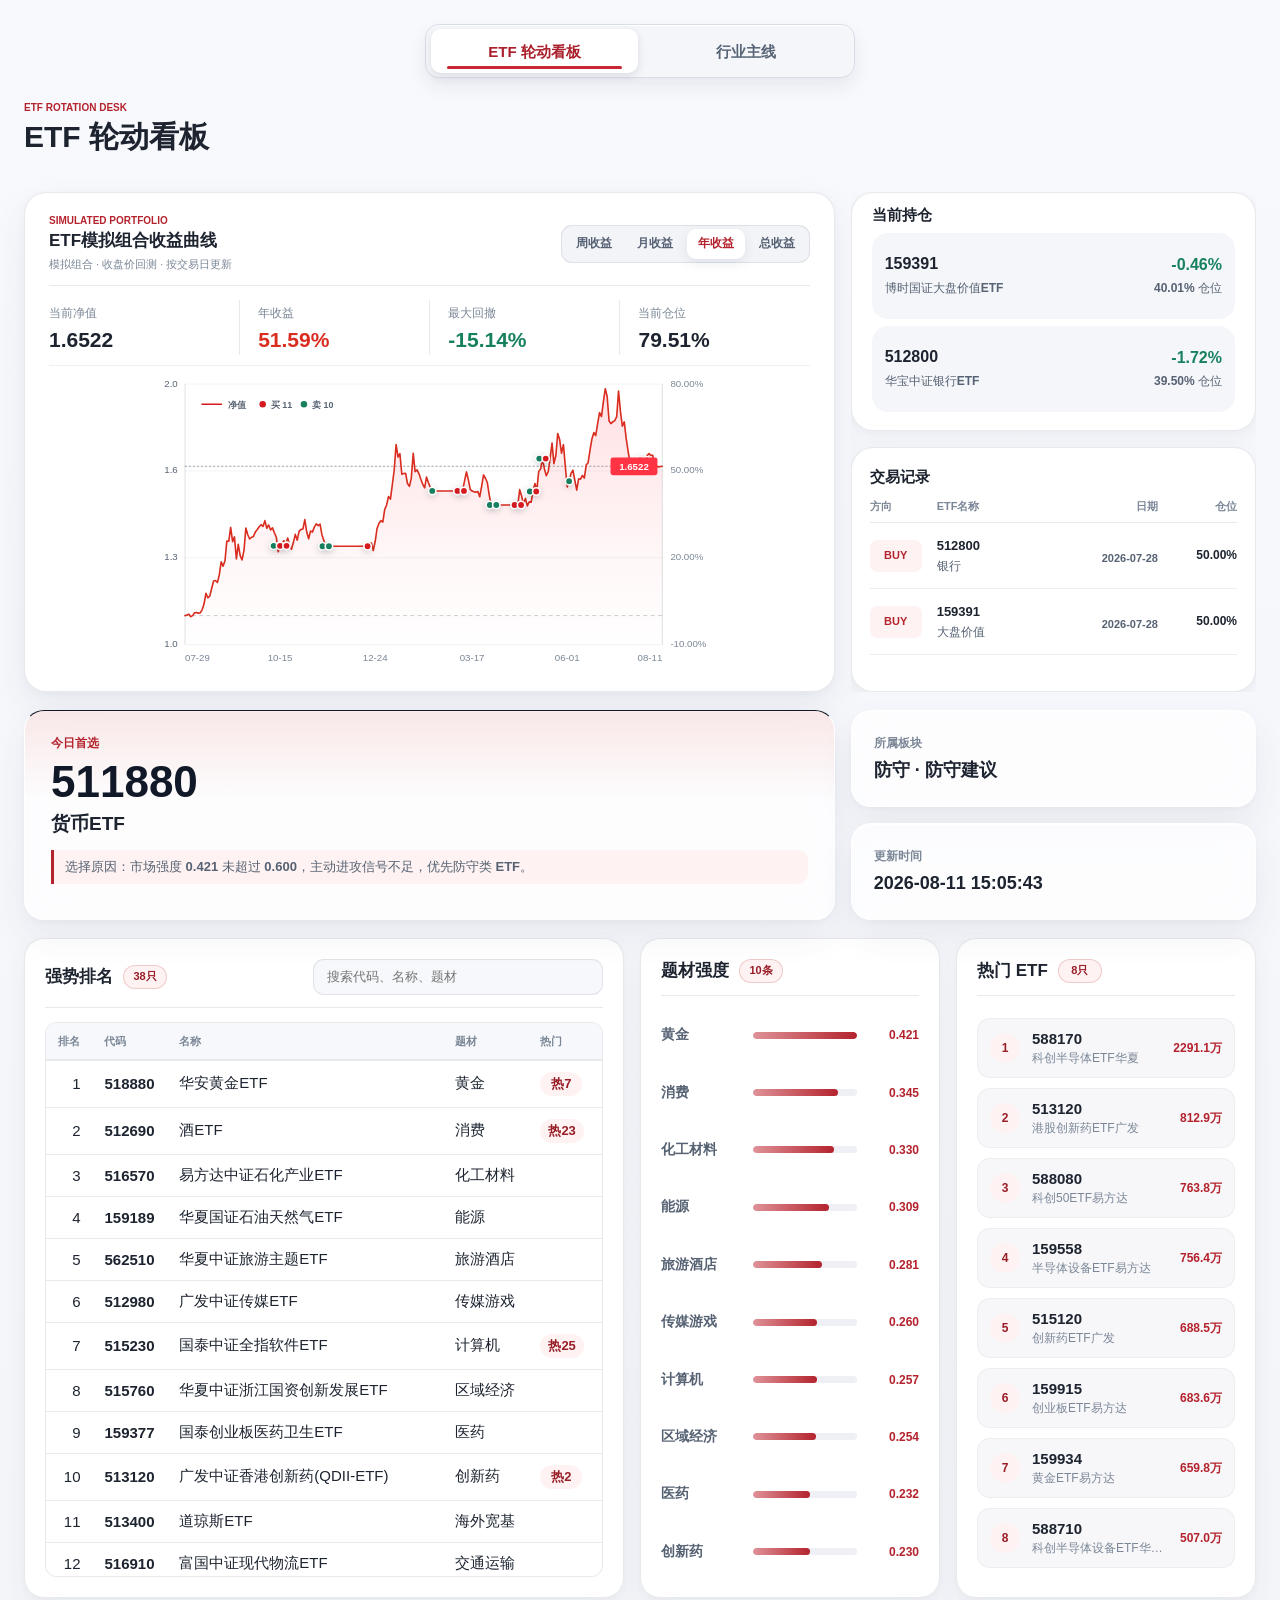
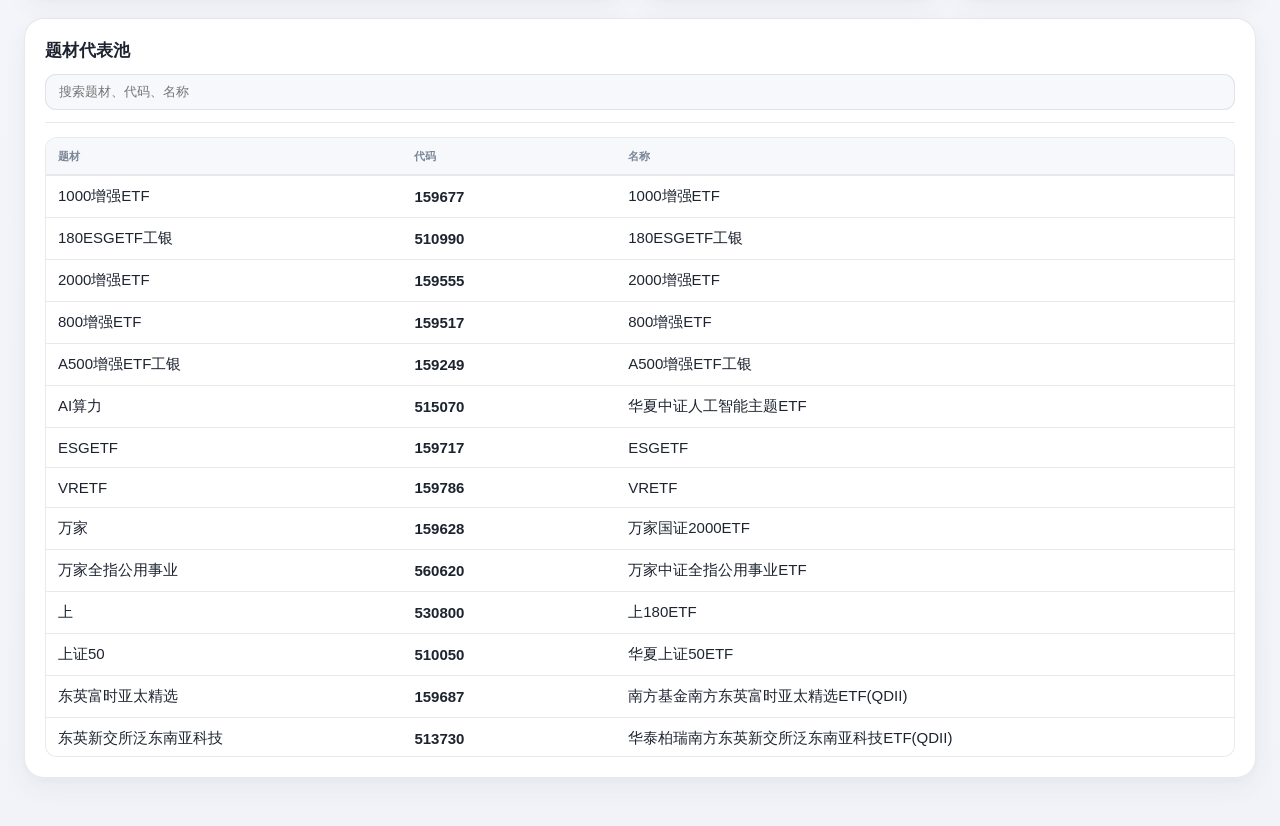
==== web/index.html @ 91861621 "Refresh dashboards with live polling and volume leaders" ====
<!doctype html>
<html lang="zh-CN">
  <head>
    <meta charset="utf-8" />
    <meta name="viewport" content="width=device-width, initial-scale=1" />
    <title>ETF 轮动看板</title>
    <link rel="stylesheet" href="./styles.css?v=20260810-hot-card-stable" />
  </head>
  <body>
    <main class="shell">
      <nav class="dashboard-tabs" aria-label="看板页面">
        <a class="dashboard-tab active" href="./" aria-current="page">ETF 轮动看板</a>
        <a class="dashboard-tab" href="./industry_mainline_dashboard.html">行业主线</a>
      </nav>
      <header class="topbar">
        <div>
          <p class="eyebrow">ETF Rotation Desk</p>
          <h1>ETF 轮动看板</h1>
        </div>
      </header>

      <section class="panel backtest-panel">
        <div class="backtest-body">
          <div class="chart-column">
            <div class="curve-banner">
              <div>
                <span>SIMULATED PORTFOLIO</span>
                <h2>ETF模拟组合收益曲线</h2>
                <p class="curve-meta">模拟组合 · 收盘价回测 · 按交易日更新</p>
              </div>
              <div class="period-tabs" id="bt-period-tabs" aria-label="收益区间">
                <button type="button" data-period="week" aria-pressed="false">周收益</button>
                <button type="button" data-period="month" aria-pressed="false">月收益</button>
                <button type="button" data-period="year" class="active" aria-pressed="true">年收益</button>
                <button type="button" data-period="all" aria-pressed="false">总收益</button>
              </div>
            </div>
            <div class="backtest-stats">
              <div>
                <span>当前净值</span>
                <strong id="bt-net-value">--</strong>
              </div>
              <div>
                <span id="bt-return-label">总收益</span>
                <strong id="bt-total-return">--</strong>
              </div>
              <div>
                <span>最大回撤</span>
                <strong id="bt-max-drawdown">--</strong>
              </div>
              <div>
                <span>当前仓位</span>
                <strong id="bt-exposure">--</strong>
              </div>
            </div>
            <div class="chart-shell">
              <svg id="backtest-chart" viewBox="0 0 720 360" role="img" aria-label="近一年增强自适应模拟交易净值曲线"></svg>
            </div>
          </div>
          <div class="backtest-lists">
            <div>
              <h3>当前持仓</h3>
              <div id="bt-positions" class="mini-list"></div>
            </div>
            <div>
              <h3>交易记录</h3>
              <div class="trade-header" aria-label="交易记录字段说明">
                <span>方向</span>
                <span>ETF名称</span>
                <span>日期</span>
                <span>仓位</span>
              </div>
              <div id="bt-trades" class="mini-list trades-scroll"></div>
            </div>
          </div>
        </div>
      </section>

      <section class="hero">
        <div class="pick-block">
          <span class="label">今日首选</span>
          <div class="pick-code" id="pick-code">--</div>
          <div class="pick-name" id="pick-name">--</div>
          <div class="pick-reason" id="pick-reason">--</div>
        </div>
        <div class="pick-side">
          <div class="pick-side-item">
            <span>所属板块</span>
            <strong id="pick-theme">--</strong>
          </div>
          <div class="pick-side-item">
            <span>更新时间</span>
            <strong id="updated-at">--</strong>
          </div>
        </div>
      </section>

      <section class="layout">
        <div class="panel wide rank-panel">
          <div class="panel-head">
            <div class="panel-title">
              <h2>强势排名</h2>
              <span class="limit-badge" id="rank-limit-badge">--</span>
            </div>
            <input id="rank-search" type="search" placeholder="搜索代码、名称、题材" />
          </div>
          <div class="table-wrap">
            <table>
              <thead>
                <tr>
                  <th>排名</th>
                  <th>代码</th>
                  <th>名称</th>
                  <th>题材</th>
                  <th>热门</th>
                  <th>评分</th>
                  <th>20日收益</th>
                  <th>波动</th>
                  <th>规模</th>
                </tr>
              </thead>
              <tbody id="rank-body"></tbody>
            </table>
          </div>
        </div>

        <div class="panel theme-panel">
          <div class="panel-head">
            <div class="panel-title">
              <h2>题材强度</h2>
              <span class="limit-badge" id="theme-limit-badge">--</span>
            </div>
          </div>
          <div class="bars" id="theme-bars"></div>
        </div>

        <div class="panel hot-panel">
          <div class="panel-head">
            <div class="panel-title">
              <h2>热门 ETF</h2>
              <span class="limit-badge" id="hot-limit-badge">--</span>
            </div>
          </div>
          <div class="hot-list" id="hot-etfs"></div>
        </div>
      </section>

      <section class="panel">
        <div class="panel-head">
          <h2>题材代表池</h2>
          <input id="pool-search" type="search" placeholder="搜索题材、代码、名称" />
        </div>
        <div class="table-wrap compact">
          <table class="pool-table">
            <thead>
              <tr>
                <th>题材</th>
                <th>代码</th>
                <th>名称</th>
              </tr>
            </thead>
            <tbody id="pool-body"></tbody>
          </table>
        </div>
      </section>
    </main>

  <script src="./app.js?v=20260811-auto-refresh"></script>
  </body>
</html>
---- web/styles.css ----
:root {
  --page: #f7f8fb;
  --ink: #17191f;
  --ink-soft: #3f4652;
  --muted: #747b87;
  --line: #e6e8ee;
  --surface: #ffffff;
  --surface-alt: #f4f6fa;
  --navy: #111827;
  --blue: #1d4ed8;
  --blue-soft: #eaf1ff;
  --gold: #b7791f;
  --gold-soft: #fff4df;
  --brand-red: #d71920;
  --brand-red-dark: #a6151b;
  --brand-red-soft: #fff3f4;
  --brand-red-line: rgba(215, 25, 32, 0.18);
  --brand-red-shadow: rgba(215, 25, 32, 0.08);
  --shadow: 0 18px 44px rgba(17, 24, 39, 0.07);
}

* {
  box-sizing: border-box;
}

body {
  margin: 0;
  min-width: 360px;
  background:
    linear-gradient(180deg, #ffffff 0, var(--page) 310px),
    var(--page);
  color: var(--ink);
  font-family: "Microsoft YaHei", "Segoe UI", Arial, sans-serif;
  font-size: 15px;
  letter-spacing: 0;
}

.shell {
  width: min(1500px, calc(100% - 40px));
  margin: 0 auto;
  padding: 18px 0 44px;
}

.dashboard-tabs {
  display: flex;
  align-items: center;
  gap: 6px;
  width: fit-content;
  margin-bottom: 18px;
  padding: 4px;
  border: 1px solid var(--line);
  border-radius: 12px;
  background: rgba(255, 255, 255, 0.82);
  box-shadow: 0 5px 18px rgba(29, 42, 68, 0.05);
}

.dashboard-tab {
  display: inline-flex;
  align-items: center;
  min-height: 34px;
  padding: 0 14px;
  border-radius: 8px;
  color: var(--muted);
  font-size: 13px;
  font-weight: 750;
  text-decoration: none;
  transition: background 160ms ease, color 160ms ease, box-shadow 160ms ease;
}

.dashboard-tab:hover {
  color: var(--brand-red-dark);
  background: var(--brand-red-soft);
}

.dashboard-tab.active {
  color: var(--brand-red-dark);
  background: var(--surface);
  box-shadow: 0 2px 9px rgba(23, 35, 58, 0.09);
}

.topbar,
.panel-head,
.summary-row,
.layout,
.metric-grid {
  display: grid;
  gap: 16px;
}

.topbar {
  grid-template-columns: minmax(0, 1fr) auto;
  align-items: center;
  min-height: 68px;
  padding: 0 0 16px;
  border-bottom: 2px solid var(--brand-red);
}

.eyebrow,
.label {
  margin: 0 0 7px;
  color: var(--muted);
  font-size: 12px;
  font-weight: 700;
  letter-spacing: 0;
  text-transform: uppercase;
}

h1,
h2 {
  margin: 0;
  font-weight: 750;
}

h1 {
  font-size: 28px;
}

h2 {
  font-size: 18px;
}

.status {
  min-width: 120px;
  padding: 9px 13px;
  border: 1px solid var(--line);
  border-radius: 6px;
  background: var(--surface);
  color: var(--muted);
  text-align: center;
  box-shadow: 0 8px 20px rgba(17, 24, 39, 0.05);
}

.status.ok {
  color: var(--navy);
  border-color: var(--brand-red-line);
  background: var(--brand-red-soft);
}

.status.error {
  color: var(--brand-red-dark);
  border-color: rgba(166, 21, 27, 0.28);
  background: #fff7f8;
}

.market-strip {
  margin: 14px 0 18px;
}

.backtest-panel {
  margin: 16px 0 18px;
}

.curve-banner {
  position: relative;
  display: grid;
  grid-template-columns: minmax(0, 1fr) auto;
  align-items: center;
  gap: 16px;
  min-height: 86px;
  padding: 18px 20px;
  overflow: hidden;
  border: 1px solid rgba(215, 25, 32, 0.16);
  border-radius: 6px;
  background:
    linear-gradient(135deg, rgba(215, 25, 32, 0.12), rgba(29, 78, 216, 0.06) 46%, rgba(183, 121, 31, 0.1)),
    linear-gradient(180deg, #ffffff, #fbfcff);
}

.curve-banner::before {
  content: "";
  position: absolute;
  inset: 0;
  background:
    repeating-linear-gradient(90deg, rgba(17, 24, 39, 0.045) 0 1px, transparent 1px 42px),
    linear-gradient(90deg, rgba(215, 25, 32, 0.14), transparent 42%);
  pointer-events: none;
}

.curve-banner > * {
  position: relative;
  z-index: 1;
}

.curve-banner span {
  display: block;
  margin-bottom: 8px;
  color: var(--brand-red-dark);
  font-size: 12px;
  font-weight: 700;
  letter-spacing: 0;
}

.curve-banner h2 {
  padding: 0;
  border: 0;
  color: var(--ink);
  font-size: 28px;
  line-height: 1;
}

.curve-banner-visual {
  display: grid;
  gap: 12px;
  justify-items: end;
}

.curve-banner-visual i {
  display: block;
  width: min(100%, 260px);
  height: 10px;
  border-radius: 999px;
  background: linear-gradient(90deg, rgba(215, 25, 32, 0.14), rgba(215, 25, 32, 0.72));
  box-shadow: 0 8px 18px rgba(215, 25, 32, 0.12);
}

.curve-banner-visual i:nth-child(2) {
  width: min(82%, 218px);
  background: linear-gradient(90deg, rgba(29, 78, 216, 0.12), rgba(29, 78, 216, 0.44));
}

.curve-banner-visual i:nth-child(3) {
  width: min(64%, 170px);
  background: linear-gradient(90deg, rgba(183, 121, 31, 0.12), rgba(183, 121, 31, 0.5));
}

.backtest-head {
  display: block;
  padding-bottom: 12px;
  border-bottom: 1px solid #edf0f5;
}

.backtest-title {
  display: grid;
  gap: 10px;
  align-content: start;
}

.period-tabs {
  display: inline-flex;
  width: fit-content;
  padding: 3px;
  border: 1px solid var(--line);
  border-radius: 6px;
  background: #f5f6fa;
}

.period-tabs button {
  appearance: none;
  min-width: 58px;
  height: 30px;
  border: 0;
  border-radius: 4px;
  background: transparent;
  color: var(--muted);
  cursor: pointer;
  font: inherit;
  font-size: 13px;
  font-weight: 750;
}

.period-tabs button.active {
  background: var(--surface);
  color: var(--brand-red-dark);
  box-shadow: 0 4px 12px rgba(17, 24, 39, 0.08);
}

.period-tabs button:focus-visible {
  outline: 2px solid rgba(215, 25, 32, 0.34);
  outline-offset: 2px;
}

.curve-banner .period-tabs {
  justify-self: end;
}

.mode-pill {
  width: fit-content;
  padding: 5px 9px;
  border: 1px solid var(--brand-red-line);
  border-radius: 999px;
  background: var(--brand-red-soft);
  color: var(--ink-soft);
  font-size: 12px;
  font-weight: 700;
}

.backtest-stats {
  display: grid;
  grid-template-columns: repeat(4, minmax(110px, 1fr));
  gap: 0;
  padding: 8px 0 10px;
}

.backtest-stats div {
  min-height: 54px;
  padding: 2px 18px;
  border: 0;
  border-left: 1px solid var(--line);
  border-radius: 0;
  background: transparent;
}

.backtest-stats div:first-child {
  border-left: 0;
  padding-left: 0;
}

.backtest-stats span,
.holding-row span,
.trade-row span {
  color: var(--muted);
  font-size: 12px;
}

.backtest-stats strong {
  display: block;
  margin-top: 7px;
  color: var(--ink);
  font-size: 23px;
  font-weight: 750;
  font-variant-numeric: tabular-nums;
}

.backtest-body {
  --backtest-rail-height: 560px;
  display: grid;
  grid-template-columns: minmax(0, 1.65fr) minmax(300px, 0.75fr);
  align-items: stretch;
  gap: 18px;
  min-height: var(--backtest-rail-height);
  padding-top: 0;
}

.chart-column {
  display: grid;
  grid-template-rows: auto auto minmax(0, 1fr);
  gap: 10px;
  min-height: var(--backtest-rail-height);
  min-width: 0;
}

.chart-column .backtest-stats {
  padding: 4px 0 10px;
  border-bottom: 1px solid #edf0f5;
}

.chart-shell {
  height: auto;
  min-height: 390px;
  max-height: 560px;
  overflow: hidden;
  border: 1px solid var(--line);
  border-radius: 6px;
  background: var(--surface);
}

#backtest-chart {
  display: block;
  width: 100%;
  height: 100%;
}

.chart-axis {
  stroke: #eef0f4;
  stroke-width: 1;
}

.chart-grid {
  stroke: #eef0f4;
  stroke-width: 1;
}

.chart-grid-vertical {
  stroke-dasharray: 2 8;
}

.chart-y-axis {
  stroke: #d8dde6;
  stroke-width: 1;
}

.chart-y-axis-left {
  stroke: #e4e8ef;
}

.chart-guide {
  stroke: #8c929d;
  stroke-dasharray: 2 3;
  stroke-linecap: round;
  stroke-width: 1;
}

.chart-zero-guide {
  stroke: rgba(17, 24, 39, 0.26);
  stroke-dasharray: 4 5;
  stroke-linecap: round;
  stroke-width: 1;
}

.chart-area {
  fill: url(#equity-fill);
}

.chart-line {
  fill: none;
  stroke: var(--brand-red);
  stroke-linecap: round;
  stroke-linejoin: round;
  stroke-width: 2.2;
}

.chart-label,
.chart-empty,
.chart-y-label {
  fill: var(--muted);
  font-size: 11px;
  font-variant-numeric: tabular-nums;
}

.chart-y-label {
  dominant-baseline: middle;
}

.chart-y-label-left {
  fill: var(--ink-soft);
}

.chart-y-label-right {
  fill: var(--muted);
}

.chart-price-pill {
  fill: #ff3344;
}

.chart-price-text {
  fill: #ffffff;
  font-size: 12px;
  font-weight: 700;
  font-variant-numeric: tabular-nums;
}

.chart-legend-bg {
  fill: rgba(255, 255, 255, 0.92);
  stroke: rgba(230, 232, 238, 0.9);
}

.chart-legend-text {
  fill: var(--ink-soft);
  font-size: 11px;
  font-weight: 750;
  font-variant-numeric: tabular-nums;
}

.chart-legend-line {
  stroke: var(--brand-red);
  stroke-linecap: round;
  stroke-width: 2;
}

.chart-marker {
  stroke: #ffffff;
  stroke-width: 2;
  filter: drop-shadow(0 2px 4px rgba(17, 24, 39, 0.2));
}

.chart-marker-buy {
  fill: var(--brand-red);
}

.chart-marker-sell {
  fill: #16a34a;
}

.backtest-lists {
  display: grid;
  grid-template-rows: auto minmax(0, 1fr);
  align-self: stretch;
  height: 100%;
  max-height: none;
  min-height: 0;
  gap: 14px;
  align-content: stretch;
  overflow: hidden;
}

.backtest-lists > div {
  min-height: 0;
}

.backtest-lists > div:last-child {
  display: grid;
  grid-template-rows: auto auto minmax(0, 1fr);
  height: 100%;
  min-height: 0;
}

.backtest-lists h3 {
  margin: 0 0 8px;
  color: var(--ink);
  font-size: 14px;
}

.mini-list {
  display: grid;
  gap: 8px;
}

.trades-scroll {
  --visible-trades: 10;
  height: auto;
  max-height: calc(var(--visible-trades) * 52px);
  min-height: 0;
  overflow-y: auto;
  padding-right: 4px;
  scrollbar-color: rgba(215, 25, 32, 0.34) transparent;
  scrollbar-width: thin;
}

.trades-scroll::-webkit-scrollbar {
  width: 6px;
}

.trades-scroll::-webkit-scrollbar-thumb {
  border-radius: 999px;
  background: rgba(215, 25, 32, 0.34);
}

.holding-row,
.trade-row,
.mini-empty {
  display: grid;
  gap: 8px;
  align-items: center;
  min-height: 42px;
  padding: 10px 0;
  border-bottom: 1px solid var(--line);
}

.holding-row {
  grid-template-columns: minmax(0, 1.1fr) minmax(0, 1.5fr);
  align-items: center;
}

.holding-row strong,
.trade-row strong {
  color: var(--blue);
  font-weight: 700;
}

.trade-top > strong {
  justify-self: start;
}

.holding-title span,
.holding-metrics span,
.trade-row span {
  display: block;
  margin-top: 2px;
  overflow: hidden;
  text-overflow: ellipsis;
  white-space: nowrap;
}

.holding-metrics {
  display: grid;
  grid-template-columns: 0.7fr 1.15fr 0.7fr;
  gap: 10px;
  align-items: end;
}

.holding-metrics div,
.trade-field {
  display: grid;
  gap: 3px;
  min-width: 0;
}

.holding-metrics div,
.trade-field {
  justify-items: start;
  text-align: left;
}

.trade-field {
  display: block;
}

.trade-header {
  display: grid;
  grid-template-columns: 42px minmax(56px, 0.72fr) 82px repeat(3, minmax(54px, 0.86fr));
  gap: 7px;
  align-items: center;
  padding: 2px 0 7px;
  border-bottom: 1px solid var(--line);
  color: var(--muted);
  font-size: 11px;
  font-weight: 700;
}

.trade-header span {
  overflow: hidden;
  text-align: left;
  text-overflow: ellipsis;
  white-space: nowrap;
}

.trade-row {
  grid-template-columns: 42px minmax(56px, 0.72fr) 82px repeat(3, minmax(54px, 0.86fr));
  align-items: center;
  min-height: 44px;
  gap: 7px;
  padding: 9px 0;
  text-align: left;
}

.trade-top {
  display: contents;
}

.trade-metrics {
  display: contents;
}

.holding-metrics strong,
.trade-field strong {
  display: block;
  color: var(--ink);
  font-size: 12.5px;
  line-height: 1.15;
  font-variant-numeric: tabular-nums;
}

.trade-field span {
  display: none;
}

.trade-top > span:last-child {
  color: var(--muted);
  font-size: 12px;
  text-align: left;
}

.trade-action {
  width: 40px;
  padding: 3px 0;
  border-radius: 999px;
  background: #eef2f8;
  color: var(--navy);
  font-weight: 700;
  text-align: center;
}

.trade-row .trade-action {
  justify-self: start;
  margin-top: 0;
  color: var(--navy);
}

.action-buy {
  background: var(--brand-red-soft);
  color: var(--brand-red);
}

.action-sell {
  background: #f3f5f8;
  color: var(--navy);
}

.trade-row .action-buy {
  color: var(--brand-red);
}

.trade-row .action-sell {
  color: var(--navy);
}

.mini-empty {
  color: var(--muted);
  font-size: 13px;
}

.hero {
  display: grid;
  grid-template-columns: minmax(0, 1fr) minmax(260px, 360px);
  gap: 18px;
  margin: 0 0 18px;
}

.pick-block,
.pick-side-item,
.metric,
.summary-item,
.panel {
  background: var(--surface);
  border: 1px solid var(--line);
  border-radius: 8px;
  box-shadow: var(--shadow);
}

.pick-block {
  position: relative;
  min-height: 238px;
  overflow: hidden;
  padding: 28px 30px;
  border-top: 4px solid var(--brand-red);
}

.pick-block::after {
  position: absolute;
  inset: 0 0 auto;
  height: 56px;
  background: linear-gradient(180deg, var(--brand-red-soft), rgba(255, 255, 255, 0));
  content: "";
  pointer-events: none;
}

.pick-block > * {
  position: relative;
  z-index: 1;
}

.pick-block .label {
  color: var(--brand-red);
}

.pick-code {
  margin-top: 8px;
  color: var(--navy);
  font-size: 58px;
  font-weight: 800;
  line-height: 1;
  font-variant-numeric: tabular-nums;
}

.pick-name {
  max-width: 760px;
  margin-top: 14px;
  color: var(--ink);
  font-size: 22px;
  font-weight: 750;
  line-height: 1.35;
}

.pick-side {
  display: grid;
  gap: 18px;
}

.pick-side-item {
  min-height: 125px;
  padding: 22px;
  box-shadow: var(--shadow);
}

.pick-side-item span {
  display: block;
  color: var(--muted);
  font-size: 13px;
  font-weight: 700;
}

.pick-side-item strong {
  display: block;
  margin-top: 14px;
  color: var(--ink);
  font-size: 24px;
  font-weight: 750;
  line-height: 1.22;
  word-break: break-word;
}

.pick-theme {
  display: inline-block;
  margin-top: 15px;
  padding: 7px 11px;
  border: 1px solid var(--brand-red-line);
  border-radius: 999px;
  background: var(--brand-red-soft);
  color: var(--navy);
  font-weight: 700;
}

.pick-reason {
  max-width: 760px;
  margin-top: 16px;
  padding: 10px 13px;
  border-left: 3px solid var(--brand-red);
  border-radius: 6px;
  background: #fff7f8;
  color: var(--ink-soft);
  font-size: 14px;
  font-weight: 650;
  line-height: 1.62;
}

.pick-block[data-mode="defense"] {
  border-top-color: var(--navy);
}

.pick-block[data-mode="defense"] .pick-code {
  color: var(--navy);
}

.pick-block[data-mode="defense"] .pick-theme {
  border-color: rgba(17, 24, 39, 0.16);
  background: #f3f5f8;
  color: var(--navy);
}

.metric-grid {
  grid-template-columns: repeat(4, minmax(122px, 1fr));
}

.metric,
.summary-item {
  min-height: 106px;
  padding: 18px;
}

.metric {
  background:
    linear-gradient(180deg, rgba(255, 255, 255, 0.99), rgba(248, 249, 252, 0.96)),
    var(--surface);
}

.metric span,
.summary-item span {
  display: block;
  color: var(--muted);
  font-size: 13px;
  font-weight: 650;
}

.metric strong,
.summary-item strong {
  display: block;
  margin-top: 11px;
  color: var(--ink);
  font-size: 24px;
  font-weight: 750;
  font-variant-numeric: tabular-nums;
}

.metric strong {
  color: var(--ink);
}

.summary-row {
  grid-template-columns: repeat(4, minmax(150px, 1fr));
}

.summary-item {
  box-shadow: none;
}

.summary-item strong {
  color: var(--ink);
}

.layout {
  --market-panel-height: clamp(820px, 84vh, 1040px);
  grid-template-columns: minmax(0, 1.8fr) minmax(260px, 0.72fr) minmax(270px, 0.76fr);
  grid-auto-rows: var(--market-panel-height);
  align-items: stretch;
  margin-bottom: 18px;
}

.panel {
  min-width: 0;
  padding: 18px;
}

.rank-panel,
.theme-panel,
.hot-panel {
  display: flex;
  flex-direction: column;
  height: 100%;
  min-height: 0;
  overflow: hidden;
}

.rank-panel {
  align-self: stretch;
}

.rank-panel .table-wrap,
.theme-panel .bars,
.hot-panel .hot-list {
  flex: 1;
  min-height: 0;
}

.rank-panel .table-wrap {
  height: auto;
  min-height: 0;
  max-height: none;
}

.theme-panel .bars {
  align-content: stretch;
  grid-auto-rows: minmax(0, 1fr);
}

.hot-panel .hot-list {
  align-content: stretch;
  grid-auto-rows: minmax(0, 1fr);
}

.theme-panel .bar-row {
  min-height: 34px;
}

.panel-head {
  grid-template-columns: minmax(0, 1fr) minmax(190px, 290px);
  align-items: center;
  margin-bottom: 14px;
  padding-bottom: 12px;
  border-bottom: 1px solid var(--line);
}

.panel h2 {
  padding-left: 10px;
  border-left: 3px solid var(--brand-red);
}

.panel-title {
  display: flex;
  align-items: center;
  gap: 10px;
  min-width: 0;
}

.limit-badge {
  display: inline-grid;
  place-items: center;
  min-width: 44px;
  height: 24px;
  padding: 0 9px;
  border: 1px solid var(--brand-red-line);
  border-radius: 999px;
  background: var(--brand-red-soft);
  color: var(--brand-red-dark);
  font-size: 12px;
  font-weight: 700;
}

.panel:not(.wide) .panel-head {
  grid-template-columns: 1fr;
}

input {
  width: 100%;
  height: 38px;
  border: 1px solid var(--line);
  border-radius: 6px;
  background: var(--surface-alt);
  color: var(--ink);
  padding: 0 12px;
  font: inherit;
  outline: none;
}

input:focus {
  border-color: rgba(215, 25, 32, 0.32);
  box-shadow: 0 0 0 3px rgba(215, 25, 32, 0.08);
}

.table-wrap {
  overflow: auto;
  max-height: 540px;
  border: 1px solid var(--line);
  border-radius: 6px;
}

.table-wrap.compact {
  max-height: 620px;
}

table {
  width: 100%;
  border-collapse: collapse;
  min-width: 850px;
  background: var(--surface);
}

th,
td {
  padding: 11px 12px;
  border-bottom: 1px solid var(--line);
  text-align: left;
  white-space: nowrap;
}

th {
  position: sticky;
  top: 0;
  z-index: 1;
  background: #fafbfc;
  color: var(--muted);
  font-size: 12px;
  font-weight: 700;
  box-shadow: inset 0 -1px 0 var(--line);
}

tbody tr:hover {
  background: #fff8f8;
}

td.numeric {
  text-align: right;
  font-variant-numeric: tabular-nums;
}

.code {
  color: var(--blue);
  font-weight: 700;
}

.positive {
  color: var(--brand-red);
  font-weight: 700;
}

.score {
  color: var(--gold);
  font-weight: 700;
}

.bars {
  display: grid;
  gap: 12px;
}

.bar-row {
  display: grid;
  grid-template-columns: minmax(76px, 120px) minmax(0, 1fr) 68px;
  align-items: center;
  gap: 10px;
}

.bar-label {
  overflow: hidden;
  color: var(--ink-soft);
  font-size: 15px;
  font-weight: 750;
  text-overflow: ellipsis;
  white-space: nowrap;
}

.bar-track {
  height: 11px;
  overflow: hidden;
  border-radius: 999px;
  background: #edf0f5;
}

.bar-fill {
  height: 100%;
  border-radius: inherit;
  background: linear-gradient(90deg, var(--brand-red), #f08a8f);
}

.bar-value {
  color: var(--muted);
  font-size: 13px;
  font-weight: 650;
  text-align: right;
  font-variant-numeric: tabular-nums;
}

.hot-list {
  display: grid;
  gap: 8px;
}

.hot-row {
  display: grid;
  grid-template-columns: 30px minmax(0, 1fr) auto;
  gap: 10px;
  align-items: center;
  min-height: 46px;
  padding: 8px 0;
  border-bottom: 1px solid var(--line);
}

.hot-rank,
.hot-badge {
  display: inline-grid;
  place-items: center;
  border-radius: 999px;
  background: var(--brand-red-soft);
  color: var(--brand-red);
  font-size: 13px;
  font-weight: 700;
}

.hot-rank {
  width: 26px;
  height: 26px;
}

.hot-badge {
  min-width: 42px;
  height: 24px;
  padding: 0 8px;
}

.hot-row strong {
  display: block;
  color: var(--blue);
  font-size: 15px;
  font-weight: 700;
}

.hot-row span:not(.hot-rank) {
  display: block;
  overflow: hidden;
  color: var(--muted);
  font-size: 13px;
  text-overflow: ellipsis;
  white-space: nowrap;
}

.hot-row em {
  color: var(--ink);
  font-size: 13px;
  font-style: normal;
  font-weight: 700;
  font-variant-numeric: tabular-nums;
}

.empty {
  margin-top: 16px;
  padding: 24px;
  border: 1px solid var(--brand-red-line);
  border-radius: 8px;
  background: var(--brand-red-soft);
  color: var(--muted);
}

@media (max-width: 1040px) {
  .hero,
  .layout,
  .curve-banner,
  .backtest-head,
  .backtest-body {
    grid-template-columns: 1fr;
  }

  .metric-grid,
  .summary-row,
  .backtest-stats {
    grid-template-columns: repeat(2, minmax(140px, 1fr));
  }

  .curve-banner-visual {
    justify-items: start;
  }

  .chart-shell {
    min-height: 360px;
    max-height: none;
  }

  .layout {
    --market-panel-height: auto;
    grid-auto-rows: auto;
  }

  .rank-panel,
  .theme-panel,
  .hot-panel {
    height: auto;
    min-height: 700px;
    overflow: visible;
  }

  .rank-panel .table-wrap {
    height: min(70vh, 620px);
    min-height: 360px;
    max-height: 620px;
  }
}

@media (max-width: 640px) {
  .shell {
    width: min(100% - 20px, 1500px);
    padding-top: 14px;
  }

  .topbar,
  .panel-head,
  .metric-grid,
  .summary-row,
  .backtest-stats,
  .trade-row {
    grid-template-columns: 1fr;
  }

  .trade-header {
    display: none;
  }

  .status {
    width: 100%;
  }

  .curve-banner {
    padding: 18px;
  }

  .curve-banner h2 {
    font-size: 24px;
    line-height: 1.12;
  }

  .pick-code {
    font-size: 44px;
  }

  .pick-name {
    font-size: 20px;
  }

  .chart-shell {
    min-height: 320px;
  }
}

/* A-Glass FinTech v6: restrained glass shell, opaque data surfaces. */
:root {
  color-scheme: light;
  --ag-bg-start: #f8f9ff;
  --ag-bg-end: #f1f4f7;
  --ag-surface-anchor: rgb(255 255 255 / 0.84);
  --ag-surface-support: rgb(255 255 255 / 0.9);
  --ag-surface-content: rgb(255 255 255 / 0.97);
  --ag-text: #17202b;
  --ag-text-secondary: #526071;
  --ag-text-tertiary: #748195;
  --ag-line: rgb(68 84 105 / 0.16);
  --ag-edge: rgb(255 255 255 / 0.78);
  --ag-up: #d92d20;
  --ag-down: #16805f;
  --ag-info: #2563eb;
  --ag-warning: #b54708;
  --ag-danger: #b42318;
  --ag-blur-anchor: 28px;
  --ag-blur-support: 18px;
  --ag-radius-panel: 24px;
  --ag-radius-card: 18px;
  --ag-radius-control: 14px;
  --ag-shadow-anchor: 10px 20px 40px rgb(49 72 99 / 0.12), 0 2px 8px rgb(49 72 99 / 0.06);
  --ag-shadow-support: 0 12px 28px rgb(49 72 99 / 0.08), 0 2px 8px rgb(49 72 99 / 0.04);
}

body {
  position: relative;
  overflow-x: hidden;
  background: linear-gradient(135deg, var(--ag-bg-start) 0%, #f6f7fa 46%, var(--ag-bg-end) 100%);
  color: var(--ag-text);
  font-family: "Microsoft YaHei", "PingFang SC", "Segoe UI", Arial, sans-serif;
  font-size: 15px;
  letter-spacing: 0;
}

body::before {
  position: fixed;
  inset: 0;
  z-index: -1;
  background:
    linear-gradient(90deg, rgb(37 99 235 / 0.025) 1px, transparent 1px),
    linear-gradient(180deg, rgb(37 99 235 / 0.02) 1px, transparent 1px);
  background-size: 56px 56px;
  content: "";
  opacity: 0.45;
  pointer-events: none;
}

.shell {
  width: min(1540px, calc(100% - 48px));
  padding: 24px 0 64px;
}

.dashboard-tabs {
  gap: 4px;
  margin-bottom: 22px;
  padding: 5px;
  border: 1px solid rgb(255 255 255 / 0.8);
  border-radius: var(--ag-radius-control);
  background: var(--ag-surface-support);
  box-shadow: var(--ag-shadow-support), inset 0 1px 0 rgb(255 255 255 / 0.75);
  -webkit-backdrop-filter: blur(var(--ag-blur-support)) saturate(125%);
  backdrop-filter: blur(var(--ag-blur-support)) saturate(125%);
}

.dashboard-tab {
  min-height: 38px;
  padding: 0 16px;
  border-radius: 10px;
  color: var(--ag-text-tertiary);
  font-size: 13px;
  font-weight: 700;
}

.dashboard-tab:hover {
  color: var(--ag-info);
  background: #eff4ff;
}

.dashboard-tab.active {
  color: var(--ag-info);
  background: #ffffff;
  box-shadow: 0 4px 12px rgb(49 72 99 / 0.1), inset 0 1px 0 rgb(255 255 255 / 0.8);
}

.dashboard-tab:focus-visible,
.period-tabs button:focus-visible,
input:focus-visible {
  outline: 2px solid rgb(37 99 235 / 0.72);
  outline-offset: 2px;
}

.topbar {
  position: relative;
  min-height: 82px;
  padding: 4px 0 20px;
  border-bottom: 0;
}

.topbar::after {
  position: absolute;
  right: 0;
  bottom: 0;
  left: 0;
  height: 2px;
  background: linear-gradient(90deg, var(--ag-info) 0 22%, rgb(37 99 235 / 0.12) 22% 70%, rgb(217 45 32 / 0.7) 100%);
  content: "";
}

.eyebrow {
  margin-bottom: 8px;
  color: var(--ag-info);
  font-size: 11px;
  font-weight: 750;
  letter-spacing: 0;
}

h1 {
  color: var(--ag-text);
  font-size: 30px;
  font-weight: 700;
  letter-spacing: 0;
  line-height: 1.15;
}

.status {
  min-width: 132px;
  padding: 10px 16px;
  border: 1px solid var(--ag-line);
  border-radius: 999px;
  background: var(--ag-surface-support);
  color: var(--ag-text-secondary);
  font-size: 13px;
  font-weight: 650;
  box-shadow: 0 8px 20px rgb(49 72 99 / 0.06);
}

.status.ok {
  border-color: rgb(37 99 235 / 0.18);
  background: #eff4ff;
  color: #1e4fae;
}

.status.error {
  border-color: rgb(180 35 24 / 0.24);
  background: #fef3f2;
  color: var(--ag-danger);
}

.backtest-panel {
  margin: 18px 0 22px;
  padding: 24px;
  border: 1px solid rgb(255 255 255 / 0.78);
  border-radius: var(--ag-radius-panel);
  background: var(--ag-surface-anchor);
  box-shadow: var(--ag-shadow-anchor), inset 0 1px 0 rgb(255 255 255 / 0.6);
  -webkit-backdrop-filter: blur(var(--ag-blur-anchor)) saturate(125%);
  backdrop-filter: blur(var(--ag-blur-anchor)) saturate(125%);
}

.curve-banner {
  min-height: 0;
  padding: 0 0 17px;
  border: 0;
  border-bottom: 1px solid var(--ag-line);
  border-radius: 0;
  background: transparent;
}

.curve-banner::before {
  display: none;
}

.curve-banner span {
  margin-bottom: 7px;
  color: var(--ag-info);
  font-size: 11px;
  letter-spacing: 0;
}

.curve-banner h2 {
  color: var(--ag-text);
  font-size: 23px;
  font-weight: 700;
  line-height: 1.2;
}

.period-tabs {
  gap: 3px;
  padding: 4px;
  border: 1px solid var(--ag-line);
  border-radius: var(--ag-radius-control);
  background: rgb(240 244 249 / 0.82);
}

.period-tabs button {
  min-width: 64px;
  height: 34px;
  border-radius: 10px;
  color: var(--ag-text-secondary);
  font-size: 13px;
  font-weight: 650;
}

.period-tabs button.active {
  background: #ffffff;
  color: var(--ag-info);
  box-shadow: 0 4px 12px rgb(49 72 99 / 0.1);
}

.backtest-stats {
  padding: 14px 0 16px;
  border-bottom: 1px solid var(--ag-line);
}

.backtest-stats div {
  min-height: 58px;
  padding: 4px 20px;
  border-left-color: var(--ag-line);
}

.backtest-stats span,
.holding-row span,
.trade-row span {
  color: var(--ag-text-tertiary);
  font-size: 12px;
  font-weight: 550;
}

.backtest-stats strong {
  margin-top: 8px;
  color: var(--ag-text);
  font-size: 24px;
  font-weight: 700;
  font-variant-numeric: tabular-nums lining-nums;
}

.backtest-body {
  --backtest-rail-height: 570px;
  gap: 24px;
  min-height: var(--backtest-rail-height);
  padding-top: 18px;
}

.chart-column {
  gap: 12px;
}

.chart-shell {
  min-height: 400px;
  border: 1px solid var(--ag-line);
  border-radius: 16px;
  background: var(--ag-surface-content);
  box-shadow: inset 0 1px 0 rgb(255 255 255 / 0.8);
}

.chart-grid {
  stroke: rgb(68 84 105 / 0.1);
}

.chart-y-axis {
  stroke: rgb(68 84 105 / 0.22);
}

.chart-y-label,
.chart-label,
.chart-empty {
  fill: var(--ag-text-tertiary);
  font-size: 12px;
  font-variant-numeric: tabular-nums lining-nums;
}

.chart-y-label-left {
  fill: var(--ag-text-secondary);
}

.chart-y-label-right {
  fill: var(--ag-text-tertiary);
}

.chart-line {
  stroke: var(--ag-up);
  stroke-width: 2.4;
}

.chart-area {
  opacity: 0.72;
}

.chart-legend-bg {
  fill: rgb(255 255 255 / 0.96);
  stroke: var(--ag-line);
}

.chart-legend-text {
  fill: var(--ag-text-secondary);
  font-size: 12px;
}

.chart-marker-sell {
  fill: var(--ag-down);
}

.backtest-lists {
  gap: 18px;
  padding-left: 22px;
  border-left: 1px solid var(--ag-line);
}

.backtest-lists h3 {
  margin-bottom: 10px;
  color: var(--ag-text);
  font-size: 15px;
  font-weight: 700;
}

.holding-row,
.trade-row {
  min-height: 0;
  padding: 12px 0;
  border-bottom-color: var(--ag-line);
}

.holding-row strong,
.trade-row strong {
  color: var(--ag-info);
  font-weight: 700;
  font-variant-numeric: tabular-nums lining-nums;
}

.holding-title span,
.holding-metrics span,
.trade-row span {
  margin-top: 4px;
}

.holding-metrics div,
.trade-field {
  justify-items: end;
  text-align: right;
}

.trade-top {
  display: grid;
  grid-template-columns: 50px minmax(70px, 1fr) auto;
  gap: 10px;
  align-items: center;
}

.trade-top > span:last-child {
  text-align: right;
}

.trade-metrics {
  display: grid;
  grid-template-columns: repeat(3, minmax(0, 1fr));
  gap: 10px;
  align-items: end;
  margin-top: 8px;
}

.trade-action {
  display: inline-grid;
  place-items: center;
  min-height: 26px;
  padding: 0 8px;
  border-radius: 9px;
  font-size: 11px;
  font-weight: 750;
}

.action-buy {
  background: #fef3f2;
  color: var(--ag-up);
}

.action-sell {
  background: #ecfdf3;
  color: var(--ag-down);
}

.trade-row .action-buy {
  color: var(--ag-up);
}

.trade-row .action-sell {
  color: var(--ag-down);
}

.hero {
  gap: 0;
  margin: 0 0 22px;
  overflow: hidden;
  border: 1px solid rgb(255 255 255 / 0.78);
  border-radius: var(--ag-radius-panel);
  background: var(--ag-surface-anchor);
  box-shadow: var(--ag-shadow-anchor), inset 0 1px 0 rgb(255 255 255 / 0.62);
  -webkit-backdrop-filter: blur(var(--ag-blur-anchor)) saturate(125%);
  backdrop-filter: blur(var(--ag-blur-anchor)) saturate(125%);
}

.pick-block,
.pick-side-item {
  border: 0;
  border-radius: 0;
  background: transparent;
  box-shadow: none;
}

.pick-block {
  min-height: 224px;
  padding: 28px 30px;
  border-right: 1px solid var(--ag-line);
  border-top: 0;
}

.pick-block::after {
  height: 90px;
  background: linear-gradient(180deg, rgb(217 45 32 / 0.1), transparent);
}

.pick-block .label {
  color: var(--ag-up);
  font-size: 12px;
  font-weight: 700;
}

.pick-code {
  margin-top: 10px;
  color: var(--ag-text);
  font-size: 48px;
  font-weight: 750;
  line-height: 1.05;
  font-variant-numeric: tabular-nums lining-nums;
}

.pick-name {
  margin-top: 11px;
  color: var(--ag-text);
  font-size: 21px;
  font-weight: 700;
  line-height: 1.35;
}

.pick-reason {
  margin-top: 15px;
  border-left: 3px solid var(--ag-info);
  border-radius: 0 10px 10px 0;
  background: var(--ag-info-surface, #eff4ff);
  color: var(--ag-text-secondary);
  font-size: 14px;
  font-weight: 550;
}

.pick-side {
  gap: 0;
}

.pick-side-item {
  display: flex;
  min-height: 112px;
  padding: 24px;
  flex-direction: column;
  justify-content: center;
}

.pick-side-item + .pick-side-item {
  border-top: 1px solid var(--ag-line);
}

.pick-side-item span {
  color: var(--ag-text-tertiary);
  font-size: 12px;
  font-weight: 650;
}

.pick-side-item strong {
  margin-top: 9px;
  color: var(--ag-text);
  font-size: 20px;
  font-weight: 700;
}

.pick-theme {
  margin-top: 10px;
  padding: 6px 10px;
  border: 1px solid rgb(37 99 235 / 0.2);
  border-radius: 999px;
  background: #eff4ff;
  color: #1e4fae;
  font-weight: 700;
}

.metric,
.summary-item {
  border-color: var(--ag-line);
  border-radius: var(--ag-radius-card);
  background: var(--ag-surface-content);
  box-shadow: 0 8px 20px rgb(49 72 99 / 0.05);
}

.metric strong,
.summary-item strong {
  color: var(--ag-text);
  font-variant-numeric: tabular-nums lining-nums;
}

.layout {
  --market-panel-height: clamp(700px, 74vh, 900px);
  gap: 18px;
  margin-bottom: 22px;
}

.panel {
  padding: 20px;
  border: 1px solid var(--ag-line);
  border-radius: var(--ag-radius-panel);
  background: var(--ag-surface-content);
  box-shadow: var(--ag-shadow-support);
}

.panel-head {
  gap: 16px;
  margin-bottom: 16px;
  padding-bottom: 14px;
  border-bottom-color: var(--ag-line);
}

.panel h2 {
  position: relative;
  padding-left: 14px;
  border-left: 0;
  color: var(--ag-text);
  font-size: 18px;
  font-weight: 700;
}

.panel h2::before {
  position: absolute;
  top: 3px;
  bottom: 3px;
  left: 0;
  width: 3px;
  border-radius: 999px;
  background: var(--ag-info);
  content: "";
}

.limit-badge {
  height: 26px;
  padding: 0 10px;
  border: 1px solid rgb(37 99 235 / 0.18);
  border-radius: 999px;
  background: #eff4ff;
  color: #1e4fae;
  font-size: 12px;
  font-weight: 700;
}

input {
  height: 40px;
  padding: 0 13px;
  border: 1px solid var(--ag-line);
  border-radius: 12px;
  background: #f7f9fc;
  color: var(--ag-text);
  font-size: 14px;
}

input:focus {
  border-color: rgb(37 99 235 / 0.46);
  box-shadow: 0 0 0 3px rgb(37 99 235 / 0.1);
}

.table-wrap {
  border: 1px solid var(--ag-line);
  border-radius: 14px;
  background: var(--ag-surface-solid, #ffffff);
}

table {
  background: #ffffff;
}

th,
td {
  padding: 12px 14px;
  border-bottom-color: var(--ag-line);
  font-variant-numeric: tabular-nums lining-nums;
}

th {
  background: #f7f9fc;
  color: var(--ag-text-tertiary);
  font-size: 12px;
  font-weight: 700;
}

tbody tr:hover {
  background: #f8faff;
}

.code {
  color: var(--ag-info);
  font-weight: 700;
}

.positive {
  color: var(--ag-up);
  font-weight: 700;
}

.score {
  color: var(--ag-text-secondary);
  font-weight: 700;
}

.bar-track {
  height: 9px;
  background: #e9eef5;
}

.bar-fill {
  background: linear-gradient(90deg, var(--ag-up), #ed817c);
}

.bar-label {
  color: var(--ag-text-secondary);
  font-size: 14px;
  font-weight: 650;
}

.bar-value {
  color: var(--ag-text-tertiary);
  font-variant-numeric: tabular-nums lining-nums;
}

.hot-row {
  min-height: 50px;
  padding: 9px 0;
  border-bottom-color: var(--ag-line);
}

.hot-rank,
.hot-badge {
  background: #fef3f2;
  color: var(--ag-up);
}

.hot-row strong {
  color: var(--ag-info);
  font-weight: 700;
  font-variant-numeric: tabular-nums lining-nums;
}

.hot-panel .hot-row strong {
  color: var(--ag-text-primary);
}

.hot-row span:not(.hot-rank) {
  color: var(--ag-text-tertiary);
  font-size: 12px;
}

.hot-row em {
  color: var(--ag-text-secondary);
  font-variant-numeric: tabular-nums lining-nums;
}

.empty {
  border: 1px solid rgb(180 35 24 / 0.18);
  border-radius: 14px;
  background: #fef3f2;
  color: var(--ag-danger);
}

@media (max-width: 1040px) {
  .shell {
    width: min(100% - 32px, 1540px);
  }

  .backtest-lists {
    padding-left: 0;
    border-left: 0;
    border-top: 1px solid var(--ag-line);
    padding-top: 18px;
  }
}

@media (max-width: 640px) {
  .shell {
    width: min(100% - 20px, 1540px);
    padding-top: 14px;
  }

  .dashboard-tabs {
    width: 100%;
  }

  .dashboard-tab {
    flex: 1;
    justify-content: center;
    padding: 0 10px;
  }

  .topbar {
    min-height: 96px;
  }

  h1 {
    font-size: 25px;
  }

  .backtest-panel {
    padding: 16px;
    border-radius: 20px;
  }

  .curve-banner h2 {
    font-size: 21px;
  }

  .curve-banner .period-tabs {
    justify-self: stretch;
  }

  .period-tabs button {
    min-width: 0;
    flex: 1;
  }

  .backtest-stats div {
    padding-left: 0;
    border-left: 0;
    border-top: 1px solid var(--ag-line);
  }

  .backtest-stats div:first-child {
    border-top: 0;
  }

  .hero {
    border-radius: 20px;
  }

  .pick-block {
    min-height: 200px;
    padding: 24px 20px;
    border-right: 0;
    border-bottom: 1px solid var(--ag-line);
  }

  .pick-code {
    font-size: 42px;
  }

  .pick-name {
    font-size: 19px;
  }

  .pick-side-item {
    min-height: 92px;
    padding: 18px 20px;
  }

  .panel {
    padding: 16px;
    border-radius: 20px;
  }

  .panel-head {
    grid-template-columns: 1fr;
  }

  .trade-top {
    grid-template-columns: 50px minmax(70px, 1fr) auto;
  }
}

@media (prefers-reduced-motion: reduce) {
  *,
  *::before,
  *::after {
    scroll-behavior: auto !important;
    transition-duration: 0.01ms !important;
  }
}

/* Final polish: one stable trade row and a restrained red brand accent. */
:root {
  --ag-brand: #b4232d;
  --ag-brand-strong: #981d27;
  --ag-brand-soft: #fef3f2;
  --ag-brand-line: rgb(180 35 45 / 0.2);
  --ag-info: #b4232d;
  --ag-info-surface: #fef3f2;
}

.trade-header {
  grid-template-columns: 64px minmax(0, 1fr) 100px 66px 72px;
  gap: 9px;
}

.trade-header span:nth-child(n + 3) {
  text-align: right;
}

.trade-row {
  display: grid;
  grid-template-columns: 64px minmax(0, 1fr) 100px 66px 72px;
  grid-template-rows: 1fr;
  gap: 9px;
  min-height: 58px;
  padding: 11px 0;
}

.trade-row .trade-top,
.trade-row .trade-metrics {
  display: contents;
}

.trade-row .trade-field {
  display: grid;
  gap: 4px;
  min-width: 0;
  justify-items: end;
  text-align: right;
}

.trade-row .trade-field span {
  display: none;
}

.trade-row .trade-field strong {
  font-size: 12.5px;
}

.trade-row > .trade-top > strong,
.trade-row .trade-field strong,
.holding-row strong {
  color: var(--ag-text);
}

.trade-row > .trade-top > strong {
  display: block;
  min-width: 0;
  width: 100%;
  max-width: 100%;
  overflow: hidden;
  text-overflow: ellipsis;
  white-space: nowrap;
  font-size: 13px;
  line-height: 1.2;
}

.trade-row .trade-top > span:last-child {
  min-width: 0;
  justify-self: end;
  font-size: 12px;
  white-space: nowrap;
}

.trade-row .trade-field strong.positive,
.holding-row strong.positive {
  color: var(--ag-up);
}

.trade-row .trade-field strong.negative,
.holding-row strong.negative {
  color: var(--ag-down);
}

.positive {
  color: var(--ag-up) !important;
}

.negative {
  color: var(--ag-down) !important;
}

.code,
.hot-row strong {
  color: var(--ag-brand-strong);
}

.trade-row .trade-action {
  width: max-content;
  min-width: 48px;
  align-self: center;
  overflow: visible;
  text-overflow: clip;
  white-space: nowrap;
  justify-self: start;
}

.trade-identity {
  display: grid;
  min-width: 0;
  gap: 2px;
  justify-items: start;
}

.trade-code {
  display: block;
  overflow: hidden;
  color: var(--ag-brand-strong) !important;
  font-size: 13px;
  font-weight: 750;
  font-variant-numeric: tabular-nums;
  text-overflow: ellipsis;
  white-space: nowrap;
}

.trade-name {
  display: block;
  max-width: 100%;
  overflow: hidden;
  color: var(--ag-text-secondary) !important;
  font-size: 11px;
  line-height: 1.25;
  text-overflow: ellipsis;
  white-space: nowrap;
}

.trades-scroll {
  height: auto;
  max-height: none;
}

/* Keep the chart shell and the adjacent holdings/trades rail on one bottom edge. */
.backtest-body {
  align-items: stretch;
}

.chart-column,
.backtest-lists {
  height: 100%;
  min-height: 0;
}

.chart-shell {
  min-height: 0;
  max-height: none;
}

.backtest-lists > div:last-child,
.backtest-lists .trades-scroll {
  min-height: 0;
}

@media (max-width: 1040px) {
  .chart-column,
  .backtest-lists {
    height: auto;
  }

  .chart-shell {
    min-height: 360px;
  }

  .trades-scroll {
    max-height: calc(var(--visible-trades) * 62px);
  }
}

.dashboard-tab:hover {
  color: var(--ag-brand);
  background: var(--ag-brand-soft);
}

.dashboard-tab.active {
  color: var(--ag-brand-strong);
  border-bottom: 2px solid var(--ag-brand);
}

.topbar::after {
  background: linear-gradient(90deg, var(--ag-brand) 0 24%, rgb(180 35 45 / 0.12) 24% 72%, rgb(180 35 45 / 0.72) 100%);
}

.curve-banner span,
.period-tabs button.active {
  color: var(--ag-brand-strong);
}

.panel h2::before {
  background: var(--ag-brand);
}

.limit-badge,
.hot-rank,
.hot-badge {
  border-color: var(--ag-brand-line);
  background: var(--ag-brand-soft);
  color: var(--ag-brand-strong);
}

.bar-fill {
  background: linear-gradient(90deg, #ed817c, var(--ag-brand));
}

.bar-fill.hot {
  background: linear-gradient(90deg, #f39a93, var(--ag-brand-strong));
}

.trade-row .action-buy {
  background: var(--ag-brand-soft);
  color: var(--ag-brand);
}

@media (max-width: 640px) {
  .trade-header {
    display: none;
  }

  .trade-row {
    grid-template-columns: 1fr;
    grid-template-rows: auto auto;
    gap: 7px;
  }

  .trade-row .trade-top {
    display: grid;
    grid-template-columns: 64px minmax(0, 1fr) auto;
    gap: 10px;
  }

  .trade-row .trade-metrics {
    display: grid;
    grid-template-columns: repeat(2, minmax(0, 1fr));
    gap: 10px;
  }

  .trade-row .trade-field span {
    display: block;
  }
}

/* Keep the backtest panel compact and let the trade rail scroll inside it. */
@media (min-width: 1041px) {
  .backtest-body {
    height: clamp(520px, 62vh, 680px);
    min-height: 0;
  }

  .chart-column,
  .backtest-lists {
    height: 100%;
    min-height: 0;
  }

  .chart-shell {
    display: flex;
    height: 100%;
    min-height: 0;
  }

  #backtest-chart {
    min-height: 0;
  }

  .backtest-lists > div:last-child {
    min-height: 0;
    overflow: hidden;
  }

  .trades-scroll {
    min-height: 0;
    overflow-y: auto;
  }
}

.holding-title {
  display: grid;
  min-width: 0;
  gap: 3px;
}

.holding-code {
  display: block;
  overflow: hidden;
  color: var(--ag-brand-strong) !important;
  font-size: 13px;
  font-weight: 750;
  font-variant-numeric: tabular-nums;
  text-overflow: ellipsis;
  white-space: nowrap;
}

/* Reference-inspired composition: compact white surfaces on a quiet market backdrop. */
:root {
  --ag-radius-panel: 20px;
  --ag-radius-card: 16px;
  --ag-shadow-anchor: 0 16px 36px rgb(49 72 99 / 0.1), 0 2px 8px rgb(49 72 99 / 0.04);
  --ag-shadow-support: 0 10px 24px rgb(49 72 99 / 0.07), 0 2px 6px rgb(49 72 99 / 0.035);
}

body {
  background: linear-gradient(180deg, #f8f9fd 0%, #f2f3f8 100%);
}

body::before {
  background:
    linear-gradient(90deg, rgb(37 99 235 / 0.018) 1px, transparent 1px),
    linear-gradient(180deg, rgb(37 99 235 / 0.015) 1px, transparent 1px);
  background-size: 72px 72px;
  opacity: 0.35;
}

.shell {
  width: min(1360px, calc(100% - 48px));
  padding: 20px 0 48px;
}

.dashboard-tabs {
  margin-bottom: 18px;
  padding: 4px;
  border-radius: 13px;
  background: rgb(255 255 255 / 0.88);
  box-shadow: 0 7px 18px rgb(49 72 99 / 0.07);
}

.dashboard-tab {
  min-height: 36px;
  padding: 0 15px;
  border-radius: 9px;
}

.topbar {
  min-height: 68px;
  padding: 0 0 14px;
}

.topbar::after {
  height: 1px;
  background: linear-gradient(90deg, var(--ag-brand) 0 24%, rgb(180 35 45 / 0.14) 24% 100%);
}

h1 {
  font-size: 29px;
  font-weight: 750;
}

.eyebrow {
  margin-bottom: 6px;
  color: var(--ag-brand);
  font-size: 10px;
  letter-spacing: 0;
}

/* The outer wrapper becomes the gap between the two main surfaces. */
.backtest-panel {
  margin: 18px 0 16px;
  padding: 0;
  border: 0;
  border-radius: 0;
  background: transparent;
  box-shadow: none;
  backdrop-filter: none;
}

.backtest-body {
  --backtest-rail-height: 0px;
  grid-template-columns: minmax(0, 2fr) minmax(294px, 0.86fr);
  gap: 16px;
  height: clamp(470px, 54vh, 590px);
  min-height: 0;
  padding: 0;
}

.chart-column {
  grid-template-rows: auto auto minmax(0, 1fr);
  gap: 8px;
  min-height: 0;
  padding: 19px 20px 20px;
  border: 1px solid var(--ag-line);
  border-radius: 22px;
  background: var(--ag-surface-content);
  box-shadow: var(--ag-shadow-anchor);
}

.curve-banner {
  padding-bottom: 11px;
}

.curve-banner span {
  margin-bottom: 5px;
  font-size: 10px;
}

.curve-banner h2 {
  font-size: 20px;
  line-height: 1.2;
}

.period-tabs {
  padding: 3px;
}

.period-tabs button {
  min-width: 58px;
  height: 31px;
  border-radius: 9px;
  font-size: 12px;
}

.backtest-stats {
  padding: 10px 0 12px;
}

.backtest-stats div {
  min-height: 50px;
  padding: 2px 16px;
}

.backtest-stats strong {
  margin-top: 6px;
  font-size: 21px;
}

.chart-shell {
  width: 100%;
  min-width: 0;
  min-height: 0;
  border-radius: 14px;
  background: #fbfcfe;
}

#backtest-chart {
  min-width: 0;
  flex: 1 1 auto;
}

.backtest-lists {
  display: grid;
  grid-template-rows: auto minmax(0, 1fr);
  gap: 14px;
  height: 100%;
  min-height: 0;
  padding: 18px 18px 16px;
  border: 1px solid var(--ag-line);
  border-radius: 22px;
  background: var(--ag-surface-content);
  box-shadow: var(--ag-shadow-anchor);
}

.backtest-lists > div:first-child {
  padding-bottom: 11px;
  border-bottom: 1px solid var(--ag-line);
}

.backtest-lists h3 {
  margin-bottom: 7px;
  font-size: 13px;
}

.holding-row,
.trade-row {
  padding: 9px 0;
}

.trade-header {
  margin-bottom: 2px;
}

.trade-header span {
  font-size: 11px;
}

.trade-row {
  min-height: 54px;
}

.hero {
  margin-bottom: 16px;
  border-radius: 20px;
  box-shadow: var(--ag-shadow-anchor);
}

.pick-block {
  min-height: 154px;
  padding: 21px 24px;
}

.pick-code {
  margin-top: 7px;
  font-size: 43px;
}

.pick-name {
  margin-top: 8px;
  font-size: 18px;
}

.pick-reason {
  max-width: 720px;
  margin-top: 10px;
  padding: 7px 10px;
  font-size: 12px;
  line-height: 1.45;
}

.pick-side-item {
  min-height: 77px;
  padding: 16px 20px;
}

.pick-side-item strong {
  margin-top: 6px;
  font-size: 17px;
}

.pick-theme {
  margin-top: 6px;
  padding: 4px 8px;
}

.layout {
  --market-panel-height: clamp(410px, 47vh, 540px);
  grid-template-columns: minmax(0, 1.38fr) minmax(252px, 0.82fr) minmax(252px, 0.82fr);
  gap: 16px;
  margin-bottom: 18px;
}

.panel {
  padding: 17px;
  border-radius: 20px;
  box-shadow: var(--ag-shadow-support);
}

.panel-head {
  gap: 12px;
  margin-bottom: 12px;
  padding-bottom: 10px;
}

.panel h2 {
  font-size: 16px;
}

.limit-badge {
  height: 24px;
  padding: 0 9px;
  font-size: 11px;
}

input {
  height: 36px;
  border-radius: 10px;
  font-size: 13px;
}

.table-wrap {
  border-radius: 12px;
}

th,
td {
  padding: 10px 11px;
}

th {
  font-size: 11px;
}

.theme-panel .bars,
.hot-panel .hot-list {
  overflow-y: auto;
  scrollbar-color: rgb(180 35 45 / 0.28) transparent;
  scrollbar-width: thin;
}

.theme-panel .bar-row {
  min-height: 30px;
}

.bar-label {
  font-size: 13px;
}

.hot-row {
  min-height: 42px;
  padding: 7px 0;
}

.hot-row strong {
  font-size: 14px;
}

.hot-row span:not(.hot-rank),
.hot-row em {
  font-size: 11px;
}

@media (max-width: 1040px) {
  .backtest-body {
    grid-template-columns: 1fr;
    height: auto;
  }

  .chart-column {
    min-height: 500px;
  }

  .backtest-lists {
    height: 520px;
  }

  .layout {
    grid-template-columns: 1fr;
    grid-auto-rows: auto;
  }

  .rank-panel,
  .theme-panel,
  .hot-panel {
    min-height: 420px;
    height: 420px;
  }
}

@media (max-width: 640px) {
  html,
  body {
    max-width: 100%;
    overflow-x: hidden;
  }

  .shell {
    width: calc(100% - 20px);
    max-width: 1360px;
    overflow-x: hidden;
    padding-top: 14px;
  }

  .dashboard-tabs {
    display: grid;
    grid-template-columns: repeat(2, minmax(0, 1fr));
    width: 100%;
    min-width: 0;
    max-width: 100%;
    margin-bottom: 15px;
    overflow: hidden;
  }

  .dashboard-tab {
    width: 100%;
    min-width: 0;
    overflow: hidden;
    justify-content: center;
    text-overflow: ellipsis;
    white-space: nowrap;
  }

  .topbar {
    min-height: 64px;
  }

  h1 {
    font-size: 25px;
  }

  .backtest-body {
    grid-template-columns: minmax(0, 1fr);
    gap: 12px;
    width: 100%;
    max-width: 100%;
    min-width: 0;
    overflow-x: hidden;
  }

  .backtest-body > *,
  .hero > *,
  .layout > * {
    min-width: 0;
    max-width: 100%;
  }

  .chart-column {
    min-height: 420px;
    width: 100%;
    max-width: 100%;
    min-width: 0;
    overflow: hidden;
    padding: 15px;
    border-radius: 18px;
  }

  .curve-banner {
    grid-template-columns: 1fr;
    gap: 10px;
  }

  .curve-banner .period-tabs {
    justify-self: stretch;
  }

  .period-tabs button {
    min-width: 0;
    flex: 1;
  }

  .backtest-stats {
    grid-template-columns: repeat(2, minmax(0, 1fr));
  }

  .backtest-stats div:nth-child(odd) {
    border-left: 0;
    padding-left: 0;
  }

  .backtest-stats div:nth-child(even) {
    padding-right: 0;
  }

  .backtest-lists {
    height: 500px;
    width: 100%;
    max-width: 100%;
    min-width: 0;
    padding: 15px;
    border-radius: 18px;
  }

  .chart-shell,
  #backtest-chart {
    width: 100%;
    max-width: 100%;
    min-width: 0;
  }

  .hero,
  .layout {
    width: 100%;
    min-width: 0;
    max-width: 100%;
  }

  .table-wrap,
  .table-wrap.compact {
    width: 100%;
    min-width: 0;
    max-width: 100%;
  }

  .hero {
    border-radius: 18px;
  }

  .pick-block {
    min-height: 170px;
    padding: 20px;
  }

  .pick-code {
    font-size: 39px;
  }

  .pick-name {
    font-size: 17px;
  }

  .pick-side-item {
    min-height: 74px;
    padding: 15px 20px;
  }

  .panel {
    min-height: 0;
    height: auto;
    padding: 15px;
    border-radius: 18px;
  }

  .rank-panel,
  .theme-panel,
  .hot-panel {
    min-height: 360px;
    height: 360px;
  }

  .panel-head {
    grid-template-columns: 1fr;
  }
}

/* Right rail treatment: two independent cards, matching the reference hierarchy. */
.backtest-lists {
  grid-template-rows: auto minmax(0, 1fr);
  gap: 16px;
  padding: 0;
  border: 0;
  border-radius: 0;
  background: transparent;
  box-shadow: none;
}

.backtest-lists > div {
  min-width: 0;
  padding: 22px 20px;
  border: 1px solid var(--ag-line);
  border-radius: 24px;
  background: #ffffff;
  box-shadow: var(--ag-shadow-support);
}

.backtest-lists > div:first-child {
  padding-bottom: 22px;
  border-bottom: 1px solid var(--ag-line);
}

.backtest-lists > div:last-child {
  display: grid;
  grid-template-rows: auto auto minmax(0, 1fr);
  min-height: 0;
  overflow: hidden;
}

.backtest-lists h3 {
  margin-bottom: 15px;
  color: var(--ag-text);
  font-size: 16px;
  font-weight: 750;
}

#bt-positions {
  display: grid;
  gap: 12px;
}

.holding-row {
  grid-template-columns: minmax(0, 1.05fr) minmax(0, 1.55fr);
  min-height: 106px;
  margin: 0;
  padding: 16px 15px;
  border: 0;
  border-radius: 20px;
  background: #f5f5f9;
}

.holding-title {
  align-content: center;
  gap: 4px;
}

.holding-code {
  color: var(--ag-text) !important;
  font-size: 17px;
  line-height: 1.1;
}

.holding-name {
  color: var(--ag-text-secondary) !important;
  font-size: 12px;
  line-height: 1.35;
}

.holding-metrics {
  grid-template-columns: 0.72fr 1.12fr 0.72fr;
  gap: 7px;
  align-items: center;
}

.holding-metrics div {
  min-width: 0;
}

.holding-metrics span {
  margin-top: 0;
  color: var(--ag-text-tertiary);
  font-size: 10px;
  line-height: 1.2;
}

.holding-metrics strong {
  margin-top: 5px;
  color: var(--ag-text) !important;
  font-size: 13px;
  line-height: 1.1;
}

.holding-metrics strong.positive {
  color: var(--ag-up) !important;
}

.holding-metrics strong.negative {
  color: var(--ag-down) !important;
}

.trade-header {
  margin-bottom: 0;
  padding: 0 0 9px;
  border-bottom: 1px solid var(--ag-line);
}

.trade-header span {
  color: var(--ag-text-tertiary);
  font-size: 11px;
}

.trades-scroll {
  gap: 0;
  padding-right: 0;
}

.trade-row {
  min-height: 72px;
  padding: 13px 0;
  border-bottom: 1px solid #ececf1;
}

.trade-row .trade-action {
  min-width: 52px;
  min-height: 34px;
  padding: 0 8px;
  border-radius: 6px;
  font-size: 12px;
  align-self: center;
}

.trade-row .trade-code {
  color: var(--ag-text) !important;
  font-size: 14px;
}

.trade-row .trade-name {
  color: var(--ag-text-secondary) !important;
  font-size: 11px;
}

.trade-row .trade-top > span:last-child {
  color: var(--ag-text-secondary);
  font-size: 11px;
  align-self: center;
}

.trade-row .trade-field strong {
  color: var(--ag-text) !important;
  font-size: 13px;
}

.trade-row .trade-field strong.positive {
  color: var(--ag-up) !important;
}

.trade-row .trade-field strong.negative {
  color: var(--ag-down) !important;
}

@media (max-width: 1040px) {
  .backtest-lists {
    height: 520px;
  }
}

@media (max-width: 640px) {
  .backtest-lists {
    height: auto;
    gap: 12px;
  }

  .backtest-lists > div {
    padding: 18px 15px;
    border-radius: 20px;
  }

  .holding-row {
    grid-template-columns: 1fr;
    gap: 12px;
    min-height: 0;
  }

  .holding-metrics {
    grid-template-columns: repeat(3, minmax(0, 1fr));
  }

  .trade-row {
    min-height: 70px;
  }
}

.holding-name {
  display: block;
  overflow: hidden;
  color: var(--ag-text-secondary) !important;
  font-size: 12px;
  line-height: 1.3;
  text-overflow: ellipsis;
  white-space: nowrap;
}

/* Holding preview: code/name left, return/allocation right. */
.holding-row {
  grid-template-columns: minmax(0, 1fr) auto;
  align-items: center;
  min-height: 106px;
}

.holding-summary {
  display: grid;
  align-content: center;
  justify-items: end;
  gap: 5px;
  min-width: 94px;
  text-align: right;
}

.holding-return {
  display: block;
  color: var(--ag-text) !important;
  font-size: 18px;
  font-weight: 750;
  line-height: 1;
  font-variant-numeric: tabular-nums lining-nums;
}

.holding-return.positive {
  color: var(--ag-up) !important;
}

.holding-return.negative {
  color: var(--ag-down) !important;
}

.holding-row-cash .holding-return {
  color: var(--ag-text-secondary) !important;
}

.holding-allocation {
  display: block;
  margin: 0;
  color: var(--ag-text-secondary) !important;
  font-size: 12px;
  line-height: 1.2;
  white-space: nowrap;
}

@media (max-width: 640px) {
  .holding-row {
    grid-template-columns: minmax(0, 1fr) auto;
  }

  .holding-return {
    font-size: 17px;
  }

  .holding-allocation {
    font-size: 12px;
  }
}

/* Make the page switcher read as navigation, not a low-contrast badge. */
.dashboard-tabs {
  gap: 3px;
  width: min(100%, 430px);
  min-height: 54px;
  margin: 0 auto 22px;
  padding: 5px;
  border: 1px solid #d8dde6;
  border-radius: 14px;
  background: #f4f6fa;
  box-shadow: 0 8px 18px rgb(30 42 60 / 0.08), inset 0 1px 0 #ffffff;
}

.dashboard-tab {
  position: relative;
  flex: 1;
  justify-content: center;
  min-width: 0;
  min-height: 44px;
  padding: 0 18px;
  border-radius: 10px;
  color: #586577;
  font-size: 15px;
  font-weight: 760;
}

.dashboard-tab::after {
  position: absolute;
  right: 16px;
  bottom: 4px;
  left: 16px;
  height: 3px;
  border-radius: 999px;
  background: transparent;
  content: "";
  transition: background 0.16s ease;
}

.dashboard-tab:hover {
  color: #98212b;
  background: #fff3f3;
}

.dashboard-tab.active {
  color: #a91f2b;
  background: #ffffff;
  box-shadow: 0 3px 8px rgb(31 41 55 / 0.12);
}

.dashboard-tab.active::after {
  background: #c82835;
}

.dashboard-tab:focus-visible {
  outline: 2px solid rgb(200 40 53 / 0.38);
  outline-offset: 2px;
}

@media (max-width: 640px) {
  .dashboard-tabs {
    width: min(100%, 360px);
    margin-bottom: 18px;
  }

  .dashboard-tab {
    padding: 0 12px;
    font-size: 14px;
  }
}

/* Keep the ETF title area clean; the active tab already carries the accent. */
.topbar::after {
  display: none;
}

/* Canonical tab treatment shared with the industry dashboard. */
.dashboard-tabs {
  display: flex !important;
  align-items: center !important;
  justify-content: stretch !important;
  gap: 3px !important;
  width: min(100%, 430px) !important;
  height: 54px !important;
  min-height: 54px !important;
  margin: 0 auto 22px !important;
  padding: 5px !important;
  border: 1px solid #d8dde6 !important;
  border-radius: 14px !important;
  background: #f4f6fa !important;
  box-shadow: 0 8px 18px rgb(30 42 60 / 0.08), inset 0 1px 0 #ffffff !important;
  -webkit-backdrop-filter: none !important;
  backdrop-filter: none !important;
}

.dashboard-tab,
.dashboard-tab:hover,
.dashboard-tab.active {
  display: inline-flex !important;
  align-items: center !important;
  position: relative !important;
  flex: 1 1 0 !important;
  justify-content: center !important;
  width: 50% !important;
  min-width: 0 !important;
  height: 44px !important;
  min-height: 44px !important;
  padding: 0 18px !important;
  border: 0 !important;
  border-radius: 10px !important;
  font-family: inherit !important;
  font-size: 15px !important;
  font-weight: 760 !important;
  line-height: 1 !important;
  letter-spacing: 0;
  text-align: center !important;
  text-decoration: none !important;
}

.dashboard-tab {
  color: #586577 !important;
  background: transparent !important;
}

.dashboard-tab:hover {
  color: #98212b !important;
  background: #fff3f3 !important;
}

.dashboard-tab.active {
  color: #a91f2b !important;
  background: #ffffff !important;
  box-shadow: 0 3px 8px rgb(31 41 55 / 0.12) !important;
}

.dashboard-tab::after {
  right: 16px !important;
  bottom: 4px !important;
  left: 16px !important;
  height: 3px !important;
}

.dashboard-tab.active::after {
  background: #c82835 !important;
}

@media (max-width: 640px) {
  .dashboard-tabs {
    width: min(100%, 360px) !important;
    margin-bottom: 18px !important;
  }

  .dashboard-tab,
  .dashboard-tab:hover,
  .dashboard-tab.active {
    padding: 0 12px !important;
    font-size: 14px !important;
  }
}

/* Final local preview adjustments. */
.backtest-body {
  grid-template-columns: minmax(0, 2.18fr) minmax(270px, 0.72fr);
}

.chart-shell {
  border: 0;
  border-radius: 0;
  background: transparent;
  box-shadow: none;
}

.trade-header {
  grid-template-columns: 58px minmax(0, 1fr) 88px 70px;
}

.trade-row {
  grid-template-columns: 58px minmax(0, 1fr) 88px 70px;
  min-height: 78px;
  padding: 14px 0;
}

.trade-row .trade-top,
.trade-row .trade-metrics {
  display: contents;
}

.trade-row .trade-action {
  min-width: 58px;
  min-height: 36px;
  border-radius: 4px;
  font-size: 11px;
}

.trade-row .trade-identity {
  min-width: 0;
  gap: 2px;
}

.trade-row .trade-code {
  color: var(--ag-text) !important;
  font-size: 13px;
}

.trade-row .trade-name {
  color: var(--ag-text-secondary) !important;
  font-size: 11px;
}

.trade-row .trade-top > span:last-child {
  color: var(--ag-text-secondary);
  font-size: 11px;
  align-self: center;
}

.trade-row .trade-field {
  display: grid;
  align-self: center;
  justify-items: end;
}

.trade-row .trade-field span {
  display: none;
}

.trade-row .trade-field strong {
  color: var(--ag-text) !important;
  font-size: 12px;
}

@media (max-width: 1040px) {
  .backtest-body {
    grid-template-columns: 1fr;
  }
}

/* Final precedence layer: keep the reference composition after legacy overrides. */
.backtest-panel {
  margin: 20px 0 18px;
  padding: 0;
  border: 0;
  border-radius: 0;
  background: transparent;
  box-shadow: none;
  backdrop-filter: none;
}

.backtest-body {
  grid-template-columns: minmax(0, 1.76fr) minmax(300px, 0.84fr);
  gap: 18px;
  height: clamp(520px, 62vh, 650px);
}

.chart-column {
  padding: 22px 24px 24px;
  border-radius: 22px;
  background: #ffffff;
  box-shadow: var(--ag-shadow-anchor);
}

.backtest-lists {
  gap: 16px;
  padding: 0;
  border: 0;
  border-radius: 0;
  background: transparent;
  box-shadow: none;
}

.backtest-lists > div {
  padding: 20px 18px;
  border: 1px solid var(--ag-line);
  border-radius: 22px;
  background: #ffffff;
  box-shadow: var(--ag-shadow-support);
}

.backtest-lists > div:first-child {
  padding-bottom: 18px;
}

.holding-row {
  min-height: 86px;
  padding: 14px 13px;
  border-radius: 16px;
  background: #f5f6fa;
}

.trade-row {
  min-height: 66px;
  padding: 12px 0;
}

.chart-grid-vertical {
  stroke: transparent;
}

.chart-line {
  stroke-width: 2;
}

.chart-area {
  opacity: 0.58;
}

.chart-legend-bg {
  fill: transparent;
  stroke: transparent;
}

#bt-total-return {
  color: var(--ag-up) !important;
}

#bt-max-drawdown {
  color: var(--ag-down) !important;
}

@media (max-width: 1040px) {
  .backtest-body {
    grid-template-columns: 1fr;
    height: auto;
  }

  .backtest-lists {
    height: 560px;
  }
}

/* Hot ETF module: nine evenly spaced cards keep the panel airy and scannable. */
.hot-panel .hot-list {
  grid-template-rows: repeat(9, minmax(0, 1fr));
  gap: 10px;
  align-content: stretch;
  padding: 2px 0 0;
}

.hot-panel .hot-row {
  min-height: 0;
  padding: 10px 12px;
  border: 1px solid rgb(68 84 105 / 0.06);
  border-radius: 14px;
  background: #f7f7fa;
}

.hot-panel .hot-row > div {
  min-width: 0;
}

.hot-panel .hot-row strong {
  font-size: 15px;
  line-height: 1.2;
}

.hot-panel .hot-row span:not(.hot-rank) {
  margin-top: 3px;
  font-size: 11px;
  line-height: 1.25;
}

.hot-panel .hot-row em {
  font-size: 12px;
}

@media (max-width: 1040px) {
  .hot-panel .hot-list {
    grid-template-rows: repeat(9, minmax(0, 1fr));
  }
}

/* Visual system pass: quiet shell, clear hierarchy, and reference-style density. */
:root {
  --ag-info: var(--ag-brand);
  --ag-bg-start: #f8f9fd;
  --ag-bg-end: #f3f4f8;
  --ag-text: #1d2430;
  --ag-text-secondary: #566273;
  --ag-text-tertiary: #7b8797;
  --ag-line: rgb(68 84 105 / 0.13);
  --ag-shadow-anchor: 0 16px 34px rgb(49 72 99 / 0.075), 0 2px 8px rgb(49 72 99 / 0.035);
  --ag-shadow-support: 0 10px 24px rgb(49 72 99 / 0.055), 0 2px 6px rgb(49 72 99 / 0.025);
}

body {
  background: linear-gradient(180deg, #fafbfe 0%, #f4f5f9 100%);
}

body::before {
  display: none;
}

.shell {
  width: min(1240px, calc(100% - 40px));
  padding: 24px 0 52px;
}

.dashboard-tabs {
  gap: 20px;
  margin-bottom: 14px;
  padding: 0;
  border: 0;
  border-radius: 0;
  background: transparent;
  box-shadow: none;
  backdrop-filter: none;
}

.dashboard-tab {
  min-height: 30px;
  padding: 0 0 7px;
  border-radius: 0;
  color: var(--ag-text-tertiary);
  font-size: 12px;
  font-weight: 650;
}

.dashboard-tab:hover,
.dashboard-tab.active {
  color: var(--ag-brand);
  background: transparent;
}

.dashboard-tab.active {
  box-shadow: inset 0 -2px 0 var(--ag-brand);
}

.topbar {
  min-height: 74px;
  padding: 0 0 16px;
}

.topbar::after {
  height: 1px;
  background: linear-gradient(90deg, var(--ag-brand) 0 22%, rgb(180 35 45 / 0.12) 22% 100%);
}

.eyebrow {
  margin-bottom: 7px;
  color: var(--ag-brand);
  font-size: 10px;
  font-weight: 750;
}

h1 {
  font-size: 29px;
  font-weight: 700;
}

.backtest-panel {
  margin: 20px 0 18px;
  padding: 0;
  border: 0;
  border-radius: 0;
  background: transparent;
  box-shadow: none;
  backdrop-filter: none;
}

.backtest-body {
  grid-template-columns: minmax(0, 1.76fr) minmax(300px, 0.84fr);
  gap: 18px;
  height: clamp(520px, 62vh, 650px);
}

.chart-column {
  gap: 10px;
  padding: 22px 24px 24px;
  border-radius: 22px;
  background: #ffffff;
  box-shadow: var(--ag-shadow-anchor);
}

.curve-banner {
  padding-bottom: 12px;
}

.curve-banner span {
  margin-bottom: 5px;
  color: var(--ag-brand);
  font-size: 10px;
}

.curve-banner h2 {
  font-size: 20px;
  font-weight: 700;
}

.curve-meta {
  margin: 6px 0 0;
  color: var(--ag-text-tertiary);
  font-size: 11px;
  line-height: 1.4;
}

.period-tabs {
  padding: 3px;
  border-radius: 11px;
  background: #f3f4f8;
}

.period-tabs button {
  min-width: 58px;
  height: 30px;
  border-radius: 9px;
  font-size: 12px;
}

.period-tabs button.active {
  color: var(--ag-brand);
}

.backtest-stats {
  padding: 12px 0 14px;
}

.backtest-stats div {
  min-height: 52px;
  padding: 3px 18px;
}

.backtest-stats strong {
  margin-top: 6px;
  font-size: 21px;
  font-weight: 700;
}

#bt-total-return {
  color: var(--ag-up);
}

#bt-max-drawdown {
  color: var(--ag-down);
}

.chart-shell {
  border: 0;
  border-radius: 0;
  background: transparent;
  box-shadow: none;
}

.chart-grid {
  stroke: rgb(68 84 105 / 0.085);
}

.chart-grid-vertical {
  stroke: transparent;
}

.chart-line {
  stroke-width: 2;
}

.chart-area {
  opacity: 0.58;
}

.chart-legend-bg {
  fill: transparent;
  stroke: transparent;
}

.chart-legend-text {
  font-size: 11px;
}

.backtest-lists {
  gap: 16px;
  padding: 0;
  border: 0;
  border-radius: 0;
  background: transparent;
  box-shadow: none;
}

.backtest-lists > div {
  padding: 20px 18px;
  border: 1px solid var(--ag-line);
  border-radius: 22px;
  background: #ffffff;
  box-shadow: var(--ag-shadow-support);
}

.backtest-lists > div:first-child {
  padding-bottom: 18px;
}

.backtest-lists h3 {
  margin-bottom: 12px;
  font-size: 15px;
  font-weight: 700;
}

.holding-row {
  min-height: 86px;
  padding: 14px 13px;
  border-radius: 16px;
  background: #f5f6fa;
}

.holding-code {
  color: var(--ag-text) !important;
  font-size: 16px;
}

.holding-name {
  color: var(--ag-text-secondary) !important;
  font-size: 11px;
}

.holding-return {
  font-size: 17px;
}

.holding-allocation {
  font-size: 11px;
}

.trade-header {
  grid-template-columns: 58px minmax(0, 1fr) 88px 70px;
  padding-bottom: 8px;
}

.trade-row {
  grid-template-columns: 58px minmax(0, 1fr) 88px 70px;
  min-height: 66px;
  padding: 12px 0;
}

.trade-row .trade-action {
  min-width: 52px;
  min-height: 32px;
  border-radius: 7px;
}

.trade-row .trade-code {
  color: var(--ag-text) !important;
  font-size: 13px;
}

.trade-row .trade-name {
  color: var(--ag-text-secondary) !important;
  font-size: 11px;
}

.hero {
  grid-template-columns: minmax(0, 1.55fr) minmax(280px, 0.75fr);
  margin-bottom: 20px;
  border-radius: 22px;
  box-shadow: var(--ag-shadow-anchor);
}

.pick-block {
  min-height: 178px;
  padding: 24px 26px;
}

.pick-code,
.pick-name {
  display: inline-block;
  vertical-align: baseline;
}

.pick-code {
  margin-top: 8px;
  font-size: 44px;
}

.pick-name {
  margin-top: 0;
  margin-left: 12px;
  font-size: 19px;
}

.pick-reason {
  max-width: 760px;
  margin-top: 13px;
  padding: 8px 11px;
  border-left-color: var(--ag-brand);
  background: var(--ag-brand-soft);
  font-size: 13px;
}

.pick-side-item {
  min-height: 88px;
  padding: 19px 22px;
}

.pick-side-item strong {
  margin-top: 7px;
  font-size: 18px;
}

.pick-theme {
  border-color: var(--ag-brand-line);
  background: var(--ag-brand-soft);
  color: var(--ag-brand-strong);
}

.layout {
  --market-panel-height: clamp(460px, 54vh, 590px);
  grid-template-columns: minmax(0, 1.38fr) minmax(252px, 0.82fr) minmax(252px, 0.82fr);
  gap: 18px;
  margin-bottom: 22px;
}

.panel {
  padding: 20px;
  border-radius: 20px;
  box-shadow: var(--ag-shadow-support);
}

.panel-head {
  gap: 12px;
  margin-bottom: 14px;
  padding-bottom: 12px;
}

.panel h2 {
  padding-left: 0;
  font-size: 17px;
  font-weight: 700;
}

.panel h2::before {
  display: none;
}

.limit-badge {
  height: 24px;
  border-color: var(--ag-brand-line);
  background: var(--ag-brand-soft);
  color: var(--ag-brand-strong);
}

input {
  height: 36px;
  border-radius: 11px;
  background: #f7f8fb;
  font-size: 13px;
}

.table-wrap {
  border-color: var(--ag-line);
  border-radius: 12px;
}

th,
td {
  padding: 11px 12px;
}

th {
  background: #f7f8fb;
  font-size: 11px;
}

.code,
.score {
  color: var(--ag-text) !important;
}

.positive {
  color: var(--ag-up);
}

.theme-panel .bars,
.hot-panel .hot-list {
  gap: 8px;
  padding-right: 2px;
}

.theme-panel .bar-row {
  min-height: 32px;
}

.bar-label {
  color: var(--ag-text-secondary);
  font-size: 13px;
  font-weight: 650;
}

.bar-track {
  height: 8px;
  background: #edf0f5;
}

.bar-value {
  color: var(--ag-text-tertiary);
  font-size: 12px;
}

.hot-row {
  min-height: 48px;
  padding: 9px 10px;
  border: 0;
  border-radius: 13px;
  background: #f7f7fa;
}

.hot-row strong,
.hot-panel .hot-row strong {
  color: var(--ag-text) !important;
  font-size: 14px;
}

.hot-row span:not(.hot-rank),
.hot-row em {
  font-size: 11px;
}

.panel > .table-wrap.compact {
  border-radius: 12px;
}

@media (max-width: 1040px) {
  .shell {
    width: min(100% - 32px, 1240px);
  }

  .backtest-body {
    grid-template-columns: 1fr;
    height: auto;
  }

  .chart-column {
    min-height: 500px;
  }

  .backtest-lists {
    height: 560px;
  }

  .layout {
    grid-template-columns: repeat(2, minmax(0, 1fr));
    grid-auto-rows: var(--market-panel-height);
  }

  .rank-panel {
    grid-column: 1 / -1;
  }
}

@media (max-width: 640px) {
  .shell {
    width: calc(100% - 20px);
    padding-top: 14px;
  }

  .dashboard-tabs {
    gap: 15px;
  }

  h1 {
    font-size: 25px;
  }

  .chart-column {
    padding: 18px 16px;
    border-radius: 20px;
  }

  .curve-banner {
    grid-template-columns: 1fr;
  }

  .curve-banner .period-tabs {
    justify-self: start;
  }

  .pick-block {
    min-height: 190px;
    padding: 23px 20px;
  }

  .pick-code,
  .pick-name {
    display: block;
  }

  .pick-name {
    margin: 7px 0 0;
    font-size: 18px;
  }

  .layout {
    grid-template-columns: 1fr;
    grid-auto-rows: auto;
  }

  .rank-panel {
    grid-column: auto;
  }

  .rank-panel,
  .theme-panel,
  .hot-panel {
    min-height: 390px;
    height: 390px;
  }
}

@media (max-width: 640px) {
  .trade-header {
    grid-template-columns: 58px minmax(0, 1fr) 72px 64px;
  }

  .trade-row {
    grid-template-columns: 58px minmax(0, 1fr) 72px 64px;
    min-height: 76px;
  }

  .trade-row .trade-action {
    min-width: 52px;
  }
}

/* Compact the positions rail so trade history gets the remaining height. */
.backtest-body {
  grid-template-columns: minmax(0, 2fr) minmax(330px, 0.8fr);
}

.backtest-lists > div:first-child {
  padding: 13px 20px 14px;
}

.backtest-lists > div:first-child h3 {
  margin-bottom: 8px;
}

#bt-positions {
  gap: 7px;
}

.holding-row {
  min-height: 72px;
  padding: 8px 12px;
  border-radius: 14px;
}

.holding-code {
  font-size: 16px;
}

.holding-name {
  font-size: 11px;
}

.holding-summary {
  min-width: 82px;
  gap: 3px;
}

.holding-return {
  font-size: 16px;
}

.holding-allocation {
  font-size: 11px;
}

.trade-row .trade-name {
  font-size: 12px;
}

@media (max-width: 1040px) {
  .backtest-body {
    grid-template-columns: 1fr;
  }
}

/* Final precedence layer: keep the reference composition after legacy overrides. */
.backtest-panel {
  margin: 20px 0 18px;
  padding: 0;
  border: 0;
  border-radius: 0;
  background: transparent;
  box-shadow: none;
  backdrop-filter: none;
}

.backtest-body {
  grid-template-columns: minmax(0, 1.76fr) minmax(300px, 0.84fr);
  gap: 18px;
  height: clamp(520px, 62vh, 650px);
}

.chart-column {
  padding: 22px 24px 24px;
  border-radius: 22px;
  background: #ffffff;
  box-shadow: var(--ag-shadow-anchor);
}

.backtest-lists {
  gap: 16px;
  padding: 0;
  border: 0;
  border-radius: 0;
  background: transparent;
  box-shadow: none;
}

.backtest-lists > div {
  padding: 20px 18px;
  border: 1px solid var(--ag-line);
  border-radius: 22px;
  background: #ffffff;
  box-shadow: var(--ag-shadow-support);
}

.backtest-lists > div:first-child {
  padding-bottom: 18px;
}

.holding-row {
  min-height: 86px;
  padding: 14px 13px;
  border-radius: 16px;
  background: #f5f6fa;
}

.trade-row {
  min-height: 66px;
  padding: 12px 0;
}

.chart-grid-vertical {
  stroke: transparent;
}

.chart-line {
  stroke-width: 2;
}

.chart-area {
  opacity: 0.58;
}

.chart-legend-bg {
  fill: transparent;
  stroke: transparent;
}

#bt-total-return {
  color: var(--ag-up) !important;
}

#bt-max-drawdown {
  color: var(--ag-down) !important;
}

@media (max-width: 1040px) {
  .backtest-body {
    grid-template-columns: 1fr;
    height: auto;
  }

  .backtest-lists {
    height: 560px;
  }
}
/* Hot ETF module: nine evenly spaced cards keep the panel airy and scannable. */
.hot-panel .hot-list {
  grid-template-rows: repeat(9, minmax(0, 1fr));
  gap: 10px;
  align-content: stretch;
  padding: 2px 0 0;
}

.hot-panel .hot-row {
  min-height: 0;
  padding: 10px 12px;
  border: 1px solid rgb(68 84 105 / 0.06);
  border-radius: 14px;
  background: #f7f7fa;
}

.hot-panel .hot-row > div {
  min-width: 0;
}

.hot-panel .hot-row strong {
  font-size: 15px;
  line-height: 1.2;
}

.hot-panel .hot-row span:not(.hot-rank) {
  margin-top: 3px;
  font-size: 11px;
  line-height: 1.25;
}

.hot-panel .hot-row em {
  font-size: 12px;
}

@media (max-width: 1040px) {
  .hot-panel .hot-list {
    grid-template-rows: repeat(9, minmax(0, 1fr));
  }
}
.theme-panel .bars {
  grid-template-rows: repeat(7, minmax(0, 1fr));
  gap: 12px;
  align-content: stretch;
  padding: 2px 0;
}

.theme-panel .bar-row {
  min-height: 0;
  grid-template-columns: minmax(82px, 1.05fr) minmax(0, 1.45fr) 52px;
  gap: 10px;
}

.theme-panel .bar-label {
  color: var(--ag-text-secondary);
  font-size: 14px;
  font-weight: 650;
}

.theme-panel .bar-track {
  height: 7px;
  background: #eef0f5;
}

.theme-panel .bar-fill {
  background: linear-gradient(90deg, #df9298, var(--ag-brand));
}

.theme-panel .bar-value {
  color: var(--ag-brand);
  font-size: 12px;
  font-weight: 700;
}

@media (max-width: 1040px) {
  .theme-panel .bars {
    grid-template-rows: repeat(7, minmax(0, 1fr));
  }
}
/* Hot ETF final fit: show all nine records without an inner scrollbar. */
.hot-panel .hot-list {
  grid-template-rows: repeat(9, minmax(0, 1fr));
  gap: 8px;
  height: auto;
  max-height: none;
  overflow: hidden;
  scrollbar-width: none;
}

.hot-panel .hot-list::-webkit-scrollbar {
  display: none;
}

.hot-panel .hot-row {
  min-height: 0;
  padding: 8px 10px;
  border-radius: 12px;
}

.hot-panel .hot-rank {
  width: 24px;
  height: 24px;
  font-size: 12px;
}

.hot-panel .hot-row strong {
  font-size: 14px;
}

.hot-panel .hot-row span:not(.hot-rank) {
  margin-top: 2px;
  font-size: 10px;
}

.hot-panel .hot-row em {
  font-size: 12px;
}
.layout {
  --market-panel-height: clamp(500px, 58vh, 640px);
}

/* Hot ETF final layout: ten complete rows with a quieter heat value treatment. */
.hot-panel .hot-list {
  grid-template-rows: repeat(10, minmax(0, 1fr));
  gap: 9px;
  overflow: hidden;
}

.hot-panel .hot-row {
  min-height: 0;
  padding: 10px 12px;
  border-radius: 13px;
}

.hot-panel .hot-row strong {
  font-size: 15px;
}

.hot-panel .hot-row span:not(.hot-rank) {
  margin-top: 3px;
  font-size: 11px;
}

.hot-panel .hot-row em {
  min-width: 66px;
  padding: 5px 8px;
  border-radius: 8px;
  background: #ffffff;
  color: var(--ag-text-secondary);
  font-size: 12px;
  font-weight: 700;
  text-align: right;
}

.theme-panel .bars {
  grid-template-rows: repeat(8, minmax(0, 1fr));
  gap: 13px;
}

.theme-panel .bar-row {
  min-height: 0;
}

@media (max-width: 1040px) {
  .layout {
    --market-panel-height: 540px;
  }

  .hot-panel .hot-list {
    grid-template-rows: repeat(10, minmax(0, 1fr));
  }

  .theme-panel .bars {
    grid-template-rows: repeat(8, minmax(0, 1fr));
  }
}
.layout {
  --market-panel-height: clamp(520px, 60vh, 660px);
}

.hot-panel .hot-list {
  display: grid;
  grid-template-rows: repeat(10, minmax(0, 1fr));
  grid-auto-rows: unset;
  align-items: stretch;
  align-content: stretch;
  gap: 9px;
  min-height: 0;
  height: auto;
  overflow: hidden;
}

.hot-panel .hot-row {
  display: grid;
  grid-template-columns: 26px minmax(0, 1fr) auto;
  align-items: center;
  height: 100%;
  min-height: 0;
  padding: 9px 12px;
  box-sizing: border-box;
  overflow: hidden;
}

.hot-panel .hot-row > div {
  display: grid;
  align-content: center;
  gap: 2px;
  min-width: 0;
}

.hot-panel .hot-row strong,
.hot-panel .hot-row span:not(.hot-rank),
.hot-panel .hot-row em {
  line-height: 1.2;
}

.theme-panel .bars {
  display: grid;
  grid-template-rows: repeat(10, minmax(0, 1fr));
  grid-auto-rows: unset;
  align-items: stretch;
  align-content: stretch;
  gap: 11px;
  min-height: 0;
}

.theme-panel .bar-row {
  height: 100%;
  min-height: 0;
}

@media (max-width: 1040px) {
  .layout {
    --market-panel-height: 580px;
  }

  .hot-panel .hot-list {
    grid-template-rows: repeat(10, minmax(0, 1fr));
  }

  .theme-panel .bars {
    grid-template-rows: repeat(10, minmax(0, 1fr));
  }
}
.hero {
  grid-template-columns: minmax(0, 1.55fr) minmax(240px, 0.72fr) minmax(240px, 0.72fr);
  gap: 14px;
  overflow: visible;
  border: 0;
  border-radius: 0;
  background: transparent;
  box-shadow: none;
  backdrop-filter: none;
}

.pick-block,
.pick-side-item {
  border: 1px solid rgb(255 255 255 / 0.78);
  border-radius: 22px;
  background: rgb(255 255 255 / 0.72);
  box-shadow: 0 16px 34px rgb(49 72 99 / 0.075), 0 2px 8px rgb(49 72 99 / 0.035), inset 0 1px 0 rgb(255 255 255 / 0.82);
  -webkit-backdrop-filter: blur(18px) saturate(125%);
  backdrop-filter: blur(18px) saturate(125%);
}

.pick-block {
  min-height: 188px;
  padding: 24px 26px;
  border-right: 1px solid rgb(255 255 255 / 0.78);
  border-top: 1px solid rgb(255 255 255 / 0.78);
}

.pick-block .label {
  display: block;
  width: fit-content;
  margin: 0 0 8px;
  color: var(--ag-brand);
  font-size: 12px;
  font-weight: 750;
}

.pick-code,
.pick-name {
  display: block;
  vertical-align: initial;
}

.pick-code {
  margin-top: 0;
  font-size: 44px;
  line-height: 1.02;
}

.pick-name {
  margin: 7px 0 0;
  font-size: 19px;
  line-height: 1.25;
}

.pick-reason {
  margin-top: 14px;
}

.pick-side {
  display: contents;
}

.pick-side-item {
  display: flex;
  min-height: 188px;
  padding: 24px 22px;
  flex-direction: column;
  justify-content: center;
}

.pick-side-item + .pick-side-item {
  border-top: 1px solid rgb(255 255 255 / 0.78);
}

.pick-side-item span {
  color: var(--ag-text-tertiary);
  font-size: 12px;
  font-weight: 650;
}

.pick-side-item strong {
  margin-top: 8px;
  font-size: 18px;
}

@media (max-width: 1040px) {
  .hero {
    grid-template-columns: minmax(0, 1.4fr) minmax(220px, 0.8fr);
  }

  .pick-block {
    grid-row: span 2;
  }

  .pick-side {
    display: grid;
    gap: 14px;
  }

  .pick-side-item {
    min-height: 87px;
  }
}

@media (max-width: 640px) {
  .hero {
    grid-template-columns: 1fr;
    gap: 12px;
  }

  .pick-block {
    grid-row: auto;
    min-height: 190px;
  }

  .pick-side {
    display: grid;
    gap: 12px;
  }

  .pick-side-item {
    min-height: 92px;
  }
}
.pick-block {
  border-top: 1px solid rgb(255 255 255 / 0.78);
}
.hot-panel .hot-list {
  grid-template-rows: repeat(8, minmax(0, 1fr));
  gap: 10px;
  padding-top: 8px;
  box-sizing: border-box;
  overflow: hidden;
}

.hot-panel .hot-row {
  min-height: 0;
  padding: 11px 12px;
}

.hot-panel .hot-row > div {
  gap: 3px;
}

.hot-panel .hot-row strong {
  line-height: 1.15;
}

.hot-panel .hot-row span:not(.hot-rank) {
  line-height: 1.25;
}

@media (max-width: 1040px) {
  .hot-panel .hot-list {
    grid-template-rows: repeat(8, minmax(0, 1fr));
  }
}

.hot-panel .hot-row em {
  min-width: 0;
  padding: 0;
  border-radius: 0;
  background: transparent;
  color: var(--ag-brand);
  white-space: nowrap;
}

.hot-panel .hot-row > * {
  position: relative;
  top: 0;
}

.hot-panel .hot-row {
  height: calc(100% + 2px);
  align-self: center;
  position: relative;
  top: -6px;
}

.holding-summary {
  gap: 8px;
}

@media (max-width: 640px) {
  html,
  body {
    width: 100%;
    max-width: 100%;
    overflow-x: hidden;
  }

  .shell,
  .backtest-body,
  .hero,
  .layout,
  .panel,
  .chart-column,
  .chart-shell,
  #backtest-chart {
    width: 100%;
    max-width: 100%;
    min-width: 0;
  }

  .shell,
  .backtest-body,
  .chart-column,
  .chart-shell {
    overflow-x: hidden;
  }

  .dashboard-tabs {
    display: grid !important;
    grid-template-columns: repeat(2, minmax(0, 1fr));
    width: 100% !important;
    max-width: 100% !important;
    min-width: 0 !important;
    gap: 3px !important;
  }

  .dashboard-tab {
    width: 100% !important;
    min-width: 0 !important;
    padding: 0 8px !important;
    overflow: hidden;
    text-overflow: ellipsis;
    white-space: nowrap;
  }

  .chart-shell {
    min-height: 320px;
  }

  #backtest-chart {
    display: block;
    height: auto;
    aspect-ratio: 2 / 1;
  }

  .backtest-stats {
    grid-template-columns: repeat(2, minmax(0, 1fr));
  }

  /* Keep long ranking tables inside their card and re-center compact hot rows. */
  .rank-panel,
  .theme-panel,
  .hot-panel {
    overflow: hidden;
  }

  .rank-panel .table-wrap {
    height: auto !important;
    min-height: 0;
    max-height: none;
    overflow: auto;
  }

  .hot-panel .hot-row {
    height: 100%;
    top: 0;
    overflow: visible;
  }
}

/* Some in-app mobile browsers report a tablet-width viewport around 1024px. */
@media (max-width: 1040px) {
  .rank-panel,
  .theme-panel,
  .hot-panel {
    overflow: hidden;
  }

  .rank-panel .table-wrap {
    height: auto !important;
    min-height: 0;
    max-height: none;
    overflow: auto;
  }

  .hot-panel .hot-row {
    height: 100%;
    top: 0;
    overflow: visible;
  }
}

.trade-row .trade-action {
  display: flex;
  align-self: center;
  align-items: center;
  justify-content: center;
  line-height: 1;
}

.hero {
  grid-template-columns: minmax(0, 1.55fr) minmax(240px, 0.72fr);
}

.pick-side {
  display: grid;
  grid-template-rows: repeat(2, minmax(0, 1fr));
  gap: 14px;
}

.pick-side-item {
  min-height: 0;
}

@media (max-width: 1040px) {
  .hero {
    grid-template-columns: minmax(0, 1.4fr) minmax(220px, 0.8fr);
  }

  .pick-block {
    grid-row: span 2;
  }
}

@media (max-width: 640px) {
  .hero {
    grid-template-columns: 1fr;
  }

  .pick-block {
    grid-row: auto;
  }

  .pick-side {
    grid-template-rows: none;
    gap: 12px;
  }

  .pick-side-item {
    min-height: 92px;
  }
}

.pool-table {
  min-width: 0;
  table-layout: fixed;
}

.pool-table th:nth-child(1),
.pool-table td:nth-child(1) {
  width: 30%;
}

.pool-table th:nth-child(2),
.pool-table td:nth-child(2) {
  width: 18%;
}

.pool-table th:nth-child(3),
.pool-table td:nth-child(3) {
  width: 52%;
}

.pool-table td {
  overflow: hidden;
  text-overflow: ellipsis;
}

/* Keep every hot-card column on the same visual center line. */
.hot-panel .hot-row {
  top: 0;
}

.hot-panel .hot-row > * {
  position: static !important;
  top: auto !important;
  align-self: center;
  transform: translateY(-8px) !important;
}

/* Final tablet/mobile layout: use explicit flex rows so hot-card content cannot drift. */
@media (max-width: 1040px) {
  .layout {
    grid-auto-rows: 580px;
  }

  .rank-panel,
  .theme-panel,
  .hot-panel {
    height: 580px !important;
    min-height: 580px !important;
    overflow: hidden !important;
  }

  .rank-panel .table-wrap {
    flex: 1 1 auto;
    height: auto !important;
    min-height: 0 !important;
    max-height: none !important;
    overflow: auto !important;
  }

  .hot-panel .hot-list {
    display: flex !important;
    flex: 1 1 auto;
    flex-direction: column;
    gap: 10px;
    min-height: 0;
    height: auto;
    overflow: hidden;
  }

  .hot-panel .hot-row {
    position: static !important;
    flex: 1 1 0;
    height: auto !important;
    min-height: 0;
    padding: 8px 12px;
    box-sizing: border-box;
    align-items: center;
    overflow: visible;
    transform: none !important;
  }

  .hot-panel .hot-row > div {
    align-self: center;
    align-content: center;
    min-height: 0;
    gap: 2px;
  }

  .hot-panel .hot-rank,
  .hot-panel .hot-row em {
    align-self: center;
  }
}

/* Final presentation layer: one stable model for hot cards and both tab groups. */
.hot-panel .hot-list {
  display: grid !important;
  grid-template-rows: repeat(8, minmax(0, 1fr)) !important;
  grid-auto-rows: unset !important;
  align-items: stretch !important;
  align-content: stretch !important;
  gap: 10px !important;
  height: auto !important;
  min-height: 0 !important;
  overflow: hidden !important;
}

.hot-panel .hot-row {
  display: grid !important;
  grid-template-columns: 32px minmax(0, 1fr) auto !important;
  align-items: center !important;
  align-self: stretch !important;
  position: relative !important;
  top: 0 !important;
  height: auto !important;
  min-height: 0 !important;
  padding: 10px 12px !important;
  box-sizing: border-box !important;
  overflow: hidden !important;
  transform: none !important;
}

.hot-panel .hot-row > * {
  position: static !important;
  top: auto !important;
  align-self: center !important;
  transform: none !important;
}

.hot-panel .hot-row > div {
  display: grid !important;
  align-content: center !important;
  align-self: center !important;
  min-width: 0 !important;
  gap: 3px !important;
}

.hot-panel .hot-rank {
  width: 30px !important;
  height: 30px !important;
  margin: 0 !important;
}

.dashboard-tabs {
  display: flex !important;
  align-items: center !important;
  justify-content: stretch !important;
  gap: 4px !important;
  width: min(100%, 430px) !important;
  max-width: 430px !important;
  min-height: 44px !important;
  margin: 0 auto 18px !important;
  padding: 4px !important;
  box-sizing: border-box !important;
}

.dashboard-tab,
.dashboard-tab:hover,
.dashboard-tab.active {
  display: flex !important;
  flex: 1 1 0 !important;
  align-items: center !important;
  justify-content: center !important;
  min-width: 0 !important;
  height: 36px !important;
  min-height: 36px !important;
  padding: 0 12px !important;
  overflow: hidden !important;
  text-overflow: ellipsis !important;
  white-space: nowrap !important;
}

.period-tabs {
  display: flex !important;
  align-items: center !important;
  gap: 3px !important;
  width: fit-content;
  min-width: 0;
}

.period-tabs button {
  flex: 1 1 auto !important;
  min-width: 58px !important;
  height: 30px !important;
}

@media (max-width: 640px) {
  .dashboard-tabs {
    width: 100% !important;
    max-width: 360px !important;
  }

  .period-tabs {
    width: 100% !important;
  }

  .period-tabs button {
    min-width: 0 !important;
  }
}

/* Local-only alignment pass shared with the industry dashboard. */
:root {
  --local-shell-width: 1360px;
  --local-page-gutter: 24px;
  --local-panel-radius: 20px;
  --local-card-radius: 16px;
  --local-section-gap: 16px;
}

html,
body {
  min-width: 0;
}

body {
  background: linear-gradient(180deg, #f8f9fd 0%, #f2f3f8 100%);
}

.shell {
  width: min(var(--local-shell-width), calc(100% - 48px));
  padding: 24px 0 48px;
}

.dashboard-tabs {
  width: min(100%, 430px) !important;
  max-width: 430px !important;
  height: 54px !important;
  min-height: 54px !important;
  margin: 0 auto 22px !important;
  padding: 5px !important;
  border-radius: 14px !important;
}

.dashboard-tab,
.dashboard-tab:hover,
.dashboard-tab.active {
  height: 44px !important;
  min-height: 44px !important;
  font-size: 15px !important;
  line-height: 1 !important;
}

.topbar {
  min-height: 72px;
  padding-bottom: 16px;
  margin-bottom: 20px;
}

h1 {
  font-size: 30px;
  line-height: 1.15;
}

.backtest-body {
  grid-template-columns: minmax(0, 2fr) minmax(0, 1fr);
  gap: var(--local-section-gap);
  height: clamp(500px, 55vh, 620px);
}

.hero {
  grid-template-columns: minmax(0, 2fr) minmax(280px, 1fr);
  gap: var(--local-section-gap);
  margin-bottom: 18px;
}

.pick-side {
  display: grid !important;
  grid-template-rows: repeat(2, minmax(0, 1fr));
  gap: var(--local-section-gap);
}

.pick-block,
.pick-side-item {
  min-height: 0;
  border-radius: var(--local-panel-radius);
}

.layout {
  --market-panel-height: clamp(460px, 48vh, 560px);
  grid-template-columns: minmax(0, 2fr) minmax(0, 1fr) minmax(0, 1fr);
  gap: var(--local-section-gap);
  margin-bottom: 20px;
}

.panel {
  border-radius: var(--local-panel-radius);
}

.backtest-panel,
.hero,
.layout,
.panel {
  max-width: 100%;
}

@media (max-width: 1040px) {
  .backtest-body {
    grid-template-columns: 1fr;
    height: auto;
  }

  .hero {
    grid-template-columns: 1fr;
  }

  .pick-side {
    grid-template-rows: none;
    grid-template-columns: repeat(2, minmax(0, 1fr));
  }

  .layout {
    grid-template-columns: 1fr;
    grid-auto-rows: auto;
  }

  .rank-panel,
  .theme-panel,
  .hot-panel {
    height: auto !important;
    min-height: 0 !important;
  }

  .rank-panel .table-wrap {
    max-height: 560px !important;
  }

  .hot-panel .hot-list {
    display: grid !important;
    grid-template-rows: repeat(8, minmax(68px, auto)) !important;
    height: auto !important;
    overflow: visible !important;
  }

  .hot-panel .hot-row {
    height: auto !important;
    min-height: 68px !important;
  }
}

@media (max-width: 640px) {
  .shell {
    width: 100%;
    padding: 16px 16px 36px;
  }

  .dashboard-tabs {
    width: 100% !important;
    max-width: 360px !important;
    margin-bottom: 18px !important;
  }

  .dashboard-tab,
  .dashboard-tab:hover,
  .dashboard-tab.active {
    padding: 0 10px !important;
    font-size: 14px !important;
  }

  .topbar {
    min-height: 64px;
    margin-bottom: 16px;
  }

  h1 {
    font-size: 28px;
  }

  .pick-side {
    grid-template-columns: 1fr;
    gap: 12px;
  }

  .pick-side-item {
    min-height: 92px;
  }

  .chart-shell {
    min-height: 280px;
  }

  .hot-panel .hot-list {
    grid-template-rows: repeat(8, minmax(68px, auto)) !important;
    gap: 10px !important;
  }
}

/* Final mobile containment: restore the compact two-line trade row after legacy desktop rules. */
@media (max-width: 640px) {
  html,
  body {
    width: 100%;
    max-width: 100%;
    min-width: 0;
    overflow-x: clip;
  }

  .shell,
  .backtest-panel,
  .backtest-body,
  .chart-column,
  .backtest-lists,
  .hero,
  .layout,
  .panel,
  .chart-shell,
  .backtest-stats,
  .curve-banner,
  .period-tabs {
    width: 100%;
    max-width: 100%;
    min-width: 0;
    box-sizing: border-box;
  }

  .shell {
    margin: 0;
  }

  .curve-banner {
    grid-template-columns: minmax(0, 1fr);
  }

  .backtest-stats {
    grid-template-columns: repeat(2, minmax(0, 1fr));
  }

  .backtest-stats div,
  .backtest-stats strong,
  .backtest-stats span {
    min-width: 0;
    max-width: 100%;
    overflow: hidden;
    text-overflow: ellipsis;
  }

  .backtest-lists {
    height: auto;
  }

  .backtest-lists > div,
  .holding-row,
  .trade-row {
    width: 100%;
    max-width: 100%;
    min-width: 0;
    box-sizing: border-box;
  }

  .holding-row {
    grid-template-columns: minmax(0, 1fr) auto;
  }

  .holding-title,
  .holding-summary,
  .holding-code,
  .holding-name,
  .holding-return,
  .holding-allocation {
    min-width: 0;
    max-width: 100%;
  }

  .trade-header {
    display: none !important;
  }

  .trade-row {
    display: grid;
    grid-template-columns: minmax(0, 1fr) !important;
    grid-template-rows: auto auto;
    gap: 7px;
  }

  .trade-row .trade-top {
    display: grid !important;
    grid-template-columns: 56px minmax(0, 1fr) auto;
    gap: 8px;
    min-width: 0;
  }

  .trade-row .trade-metrics {
    display: grid !important;
    grid-template-columns: minmax(0, 1fr);
    gap: 8px;
    min-width: 0;
  }

  .trade-row .trade-top > span:last-child,
  .trade-row .trade-identity,
  .trade-row .trade-field {
    min-width: 0;
    max-width: 100%;
  }
}

/* Keep all eight hot ETF cards readable at every viewport height and zoom level. */
.hot-panel .hot-row {
  padding: 8px 12px !important;
}

.hot-panel .hot-row > div {
  display: grid !important;
  grid-template-rows: auto auto;
  align-content: center !important;
  row-gap: 2px !important;
  min-height: 0 !important;
  overflow: hidden;
}

.hot-panel .hot-row strong {
  margin: 0;
  font-size: 15px;
  line-height: 18px;
}

.hot-panel .hot-row span:not(.hot-rank) {
  margin: 0;
  font-size: 12px;
  line-height: 16px;
}

@media (min-width: 1041px) {
  .layout {
    --market-panel-height: 660px;
  }

  .hot-panel .hot-list {
    grid-template-rows: repeat(8, 60px) !important;
    align-content: start !important;
  }

  .hot-panel .hot-row {
    height: 60px !important;
    min-height: 60px !important;
  }
}

@media (max-width: 1040px) {
  .hot-panel .hot-list {
    grid-template-rows: repeat(8, 68px) !important;
    align-content: start !important;
  }

  .hot-panel .hot-row {
    height: 68px !important;
    min-height: 68px !important;
    overflow: hidden !important;
  }
}
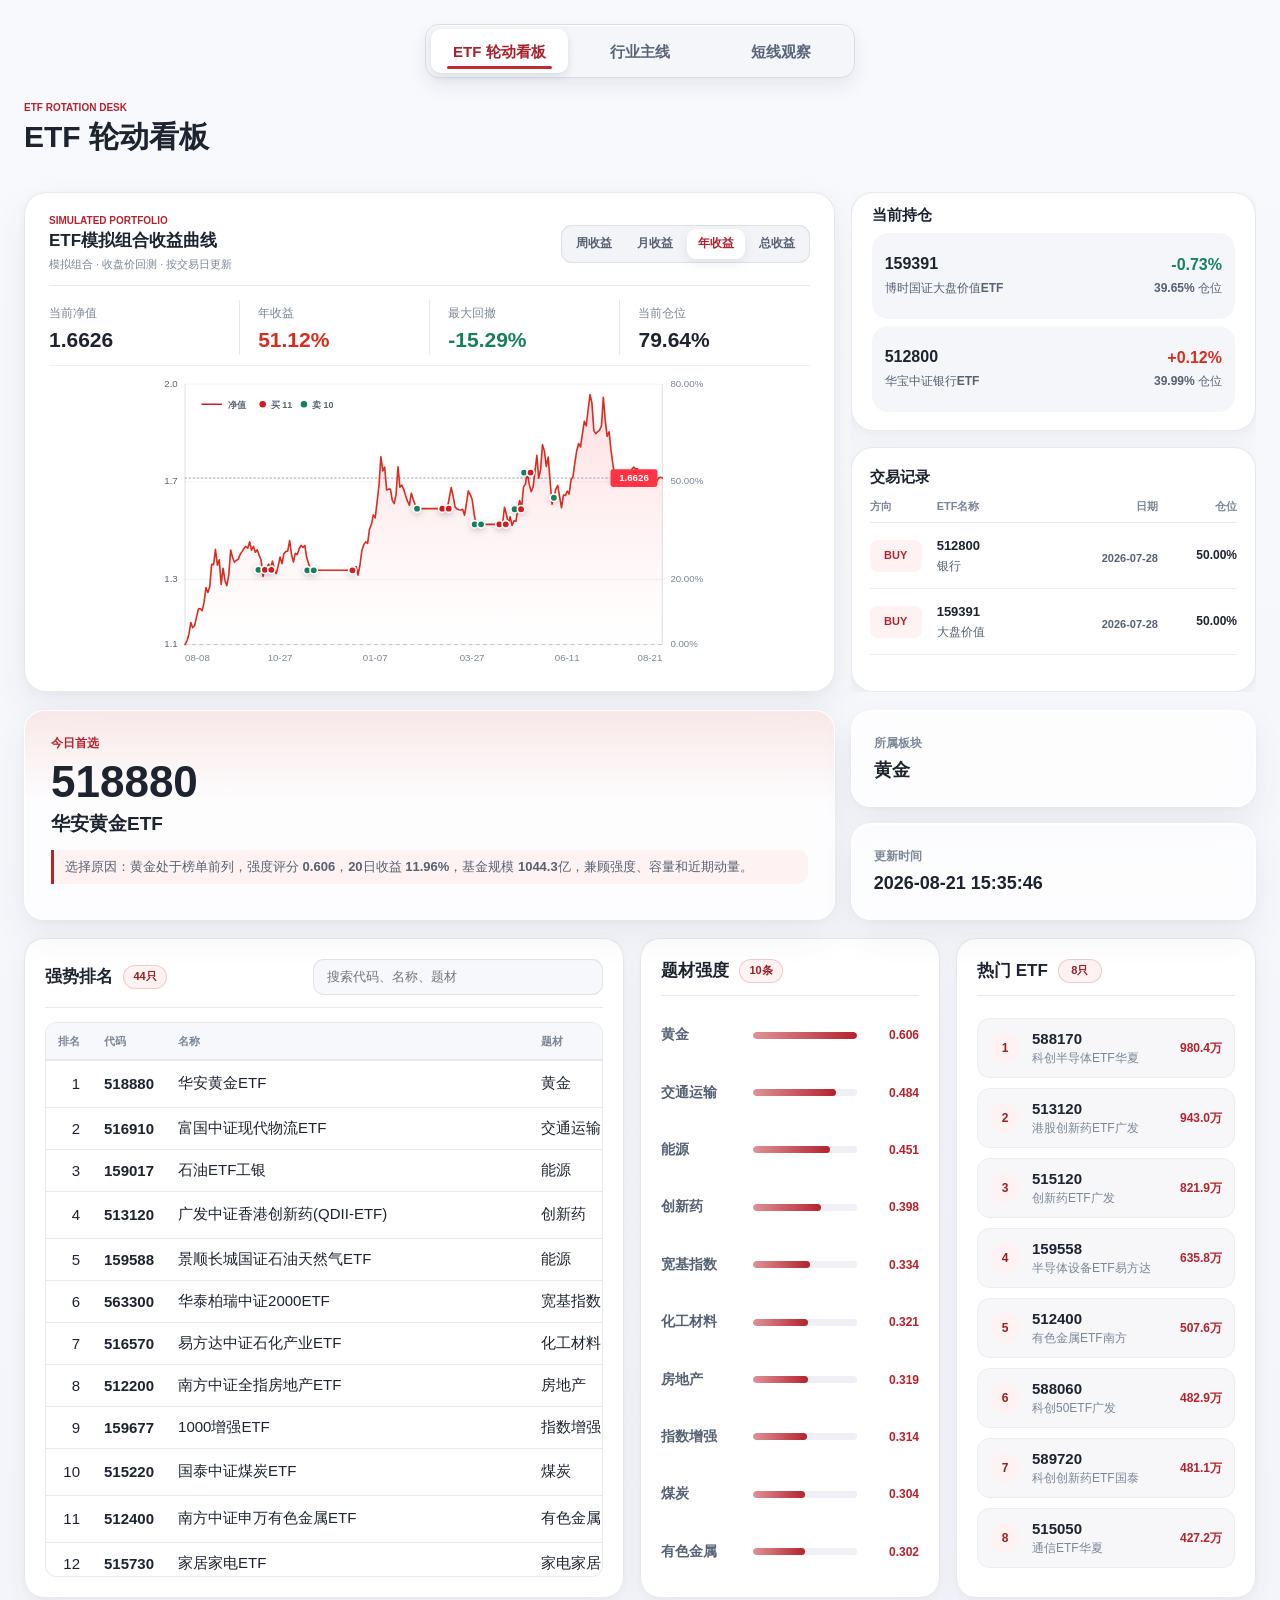
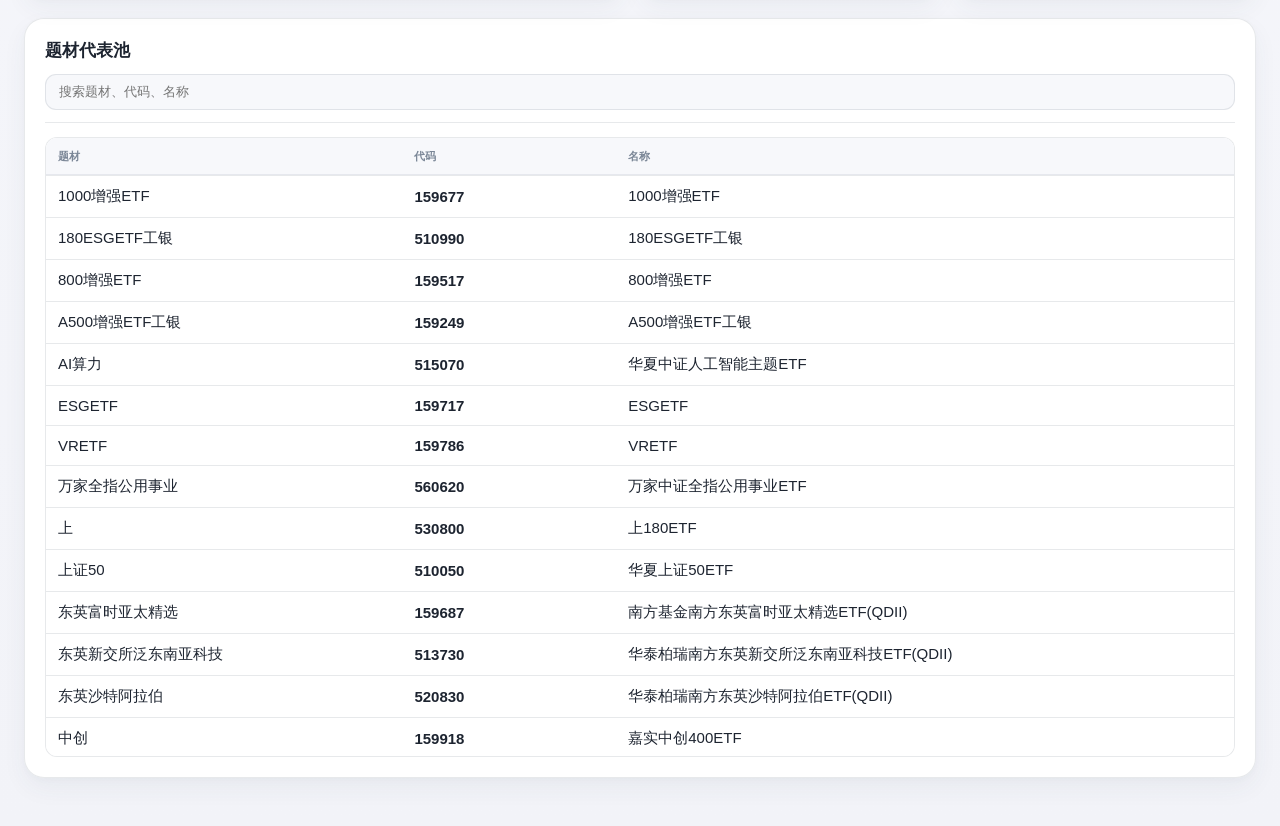
==== commit ffbea947: "Add short-term watch dashboard tab - New web/shortterm_dashboard.html: relay tradability score hero," ====
--- a/web/index.html
+++ b/web/index.html
@@ -11,6 +11,7 @@
       <nav class="dashboard-tabs" aria-label="看板页面">
         <a class="dashboard-tab active" href="./" aria-current="page">ETF 轮动看板</a>
         <a class="dashboard-tab" href="./industry_mainline_dashboard.html">行业主线</a>
+        <a class="dashboard-tab" href="./shortterm_dashboard.html">短线观察</a>
       </nav>
       <header class="topbar">
         <div>
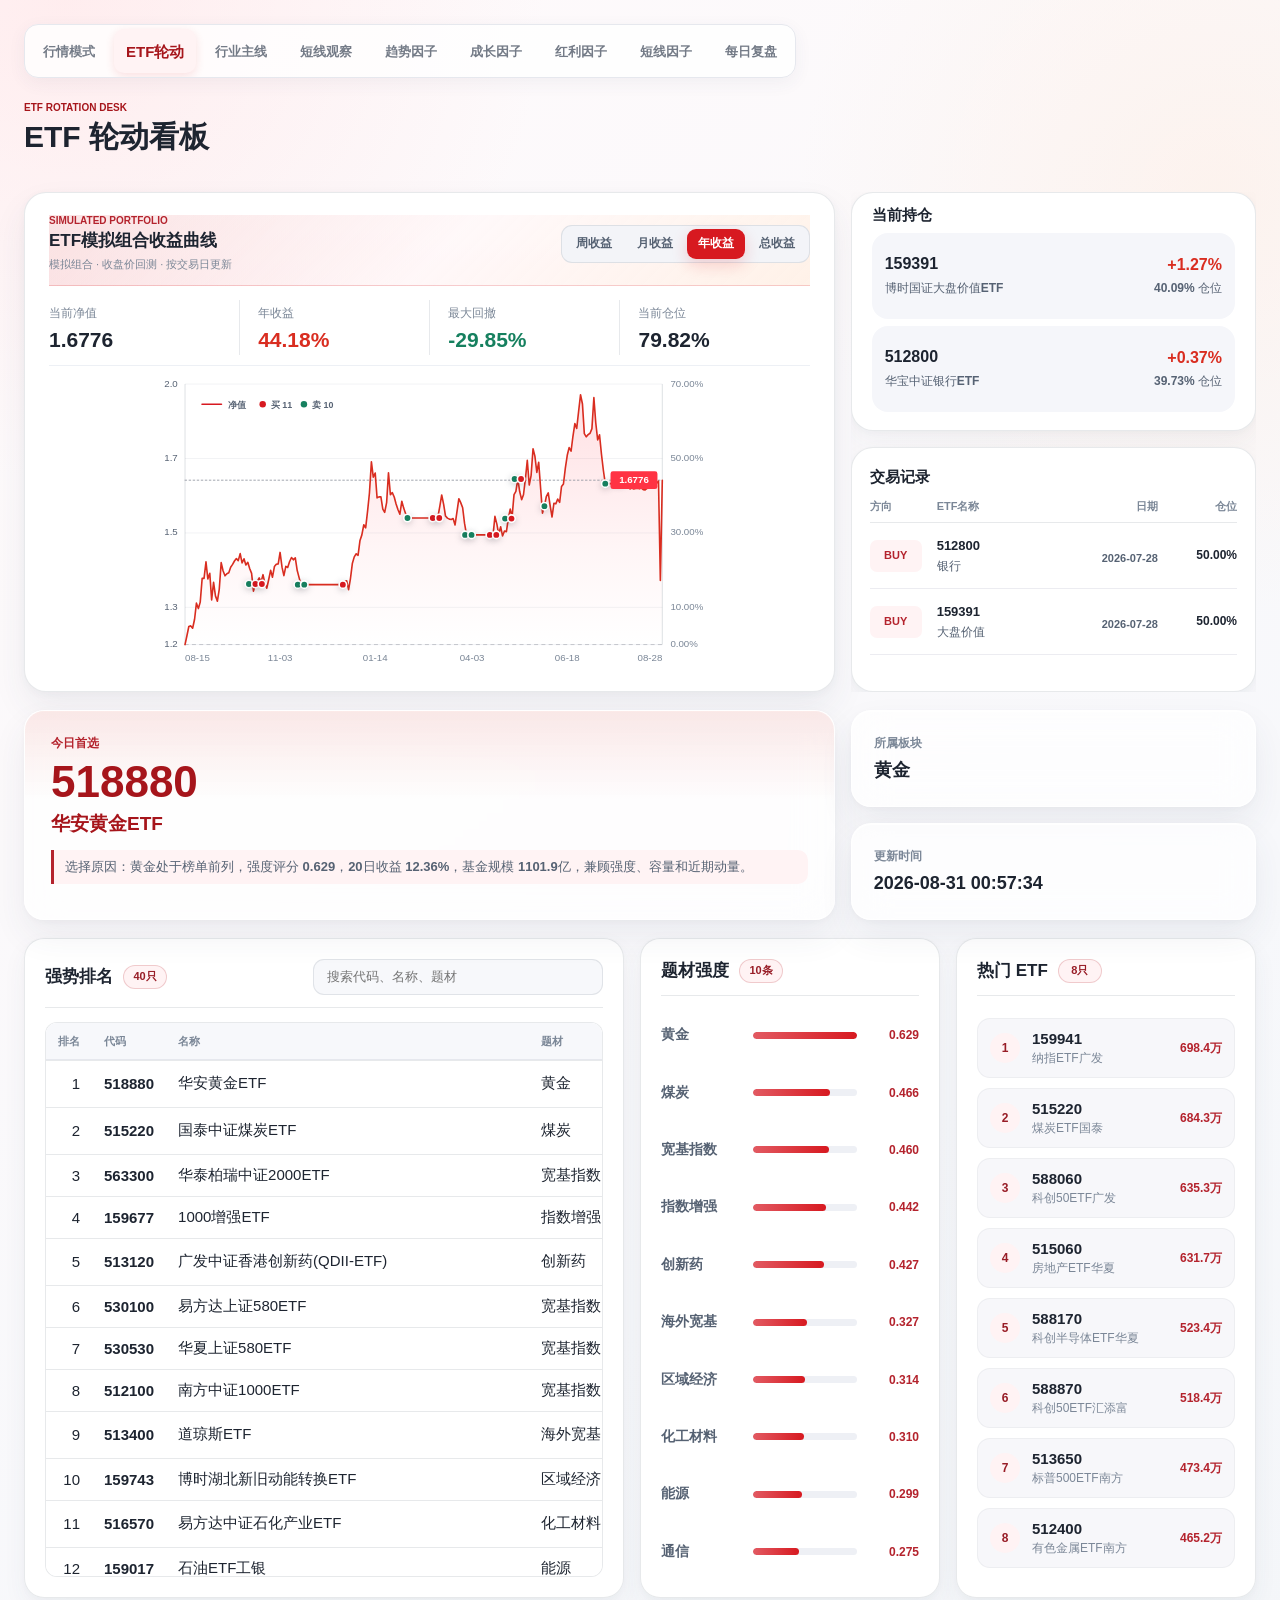
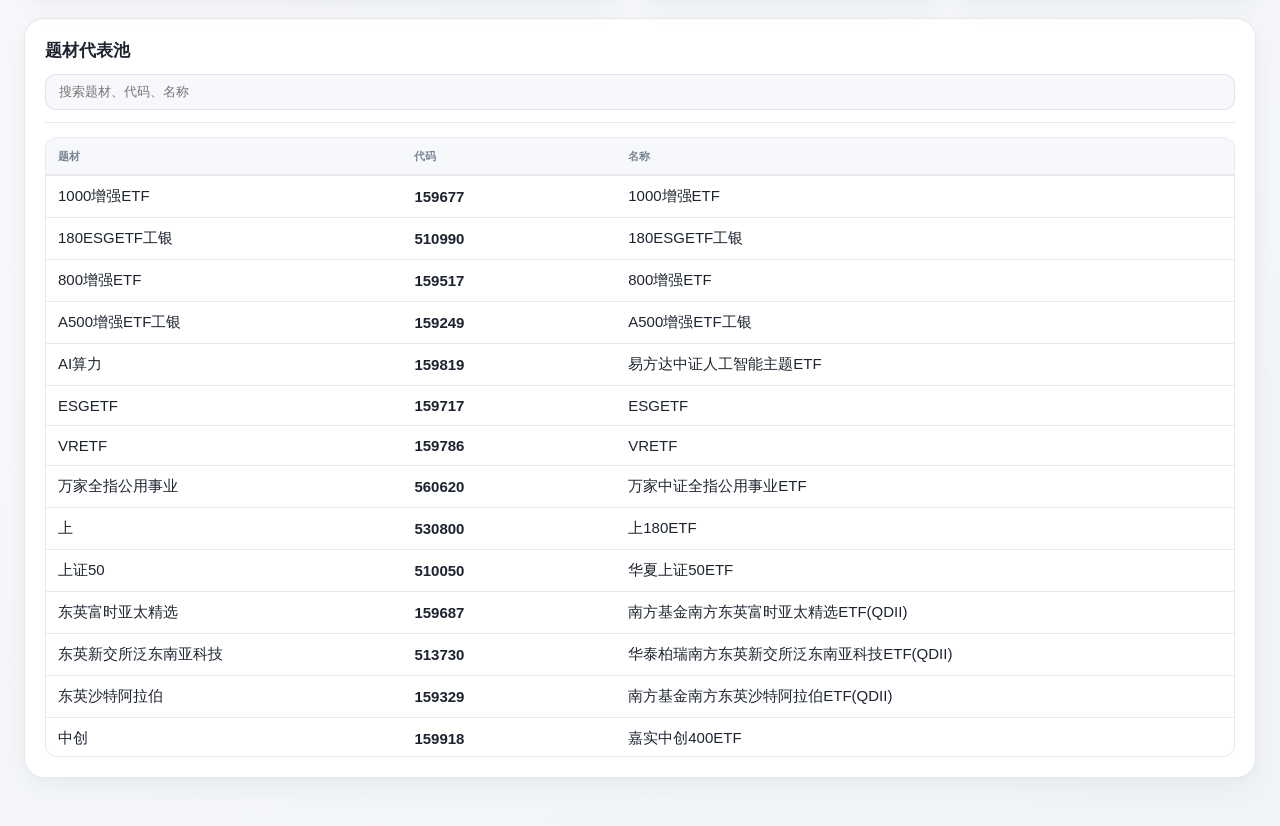
==== commit 23c8bed6: "Build unified factor dashboards and local updates" ====
--- a/web/index.html
+++ b/web/index.html
@@ -5,13 +5,20 @@
     <meta name="viewport" content="width=device-width, initial-scale=1" />
     <title>ETF 轮动看板</title>
     <link rel="stylesheet" href="./styles.css?v=20260810-hot-card-stable" />
+    <link rel="stylesheet" href="./red_theme.css?v=20260826" />
   </head>
   <body>
     <main class="shell">
       <nav class="dashboard-tabs" aria-label="看板页面">
-        <a class="dashboard-tab active" href="./" aria-current="page">ETF 轮动看板</a>
+        <a class="dashboard-tab" href="./market_mode.html">行情模式</a>
+        <a class="dashboard-tab active" href="./index.html" aria-current="page">ETF轮动</a>
         <a class="dashboard-tab" href="./industry_mainline_dashboard.html">行业主线</a>
         <a class="dashboard-tab" href="./shortterm_dashboard.html">短线观察</a>
+        <a class="dashboard-tab" href="./trend_engine.html">趋势因子</a>
+        <a class="dashboard-tab" href="./growth_factor.html">成长因子</a>
+        <a class="dashboard-tab" href="./dividend_factor.html">红利因子</a>
+        <a class="dashboard-tab" href="./shortterm_factor_preview.html">短线因子</a>
+        <a class="dashboard-tab" href="./market_mode.html#daily-review">每日复盘</a>
       </nav>
       <header class="topbar">
         <div>
@@ -166,6 +173,8 @@
       </section>
     </main>
 
-  <script src="./app.js?v=20260811-auto-refresh"></script>
+  <script src="../outputs/etf_local_data.js?v=20260826-local-fallback"></script>
+  <script src="./app.js?v=20260826-local-fallback"></script>
+    <script src="./dashboard_nav.js?v=20260831"></script>
   </body>
 </html>
--- a/web/red_theme.css
+++ b/web/red_theme.css
@@ -0,0 +1,243 @@
+/*
+ * AI 选股 · 统一红色主题
+ *
+ * 以短线观察看板的 brand-red 为唯一主色：
+ * - 红色：品牌主色、上涨、主要动作
+ * - 绿色：下跌/风险释放
+ * - 金色：预警、等待确认
+ * - 中性色：数据、结构和说明
+ *
+ * 该文件放在各页面最后加载，覆盖历史页面各自的蓝色主题，
+ * 不改变数据逻辑，也不把“观察”误渲染成“买入”。
+ */
+:root {
+  --brand-red: #d71920;
+  --brand-red-dark: #a6151b;
+  --brand-red-soft: #fff3f4;
+  --brand-red-line: rgb(215 25 32 / .20);
+  --brand-red-shadow: rgb(215 25 32 / .12);
+
+  /* 旧页面把 blue 当作品牌色使用，统一映射到红色。 */
+  --blue: #c82835 !important;
+  --blue-soft: #fff3f4 !important;
+  --red: #d71920 !important;
+  --red-soft: #fff3f4 !important;
+  --up: #d71920 !important;
+  --up-soft: #fff3f4 !important;
+  --ag-info: #c82835 !important;
+  --ag-info-surface: #fff3f4 !important;
+  --ag-brand: #b4232d !important;
+  --ag-brand-strong: #981d27 !important;
+  --ag-brand-soft: #fff3f4 !important;
+}
+
+body {
+  background:
+    radial-gradient(circle at 5% 0%, rgb(255 219 221 / .42), transparent 30rem),
+    radial-gradient(circle at 95% 8%, rgb(255 235 222 / .46), transparent 26rem),
+    linear-gradient(145deg, #fffafb 0%, #f7f8fb 53%, #f1f4f7 100%) !important;
+}
+
+/* 所有页面导航统一为短线看板的圆角、红色选中态。 */
+.dashboard-tabs,
+.tabs {
+  display: inline-flex !important;
+  align-items: center !important;
+  gap: 5px !important;
+  width: fit-content !important;
+  max-width: 100% !important;
+  height: auto !important;
+  min-height: 0 !important;
+  padding: 4px !important;
+  border: 1px solid var(--line, rgb(68 84 105 / .15)) !important;
+  border-radius: 14px !important;
+  background: rgb(255 255 255 / .82) !important;
+  box-shadow: 0 5px 18px rgb(49 72 99 / .06) !important;
+  overflow-x: auto !important;
+  scrollbar-width: thin;
+  scrollbar-color: #e6a5ab transparent;
+}
+
+.dashboard-tab,
+.tab {
+  flex: 0 0 auto !important;
+  display: inline-flex !important;
+  align-items: center !important;
+  width: auto !important;
+  min-width: max-content !important;
+  height: auto !important;
+  min-height: 36px !important;
+  padding: 0 14px !important;
+  border-radius: 10px !important;
+  color: var(--muted, var(--text-3, #748195)) !important;
+  white-space: nowrap !important;
+  text-decoration: none !important;
+  font-size: 13px !important;
+  font-weight: 750 !important;
+}
+
+.dashboard-tab:hover,
+.dashboard-tab:focus-visible,
+.tab:hover,
+.tab:focus-visible {
+  color: var(--brand-red-dark) !important;
+  background: var(--brand-red-soft) !important;
+  outline-color: var(--brand-red) !important;
+}
+
+.dashboard-tab.active,
+.tab.active {
+  color: var(--brand-red-dark) !important;
+  background: var(--brand-red-soft) !important;
+  box-shadow: 0 3px 10px rgb(215 25 32 / .12) !important;
+}
+
+/* 历史页面曾用 ::after 画红线，统一导航只保留红色选中底。 */
+.dashboard-tab::after,
+.tab::after,
+.dashboard-tab.active::after,
+.tab.active::after {
+  display: none !important;
+  content: none !important;
+}
+
+.eyebrow,
+.kicker,
+.route-card .route-tag,
+.score-total,
+.detail-score,
+.strategy-return strong,
+.pick-code,
+.pick-name {
+  color: var(--brand-red-dark) !important;
+}
+
+.btn.primary,
+.tool.active,
+.period-tabs button.active,
+.refresh.primary {
+  border-color: var(--brand-red) !important;
+  background: var(--brand-red) !important;
+  color: #fff !important;
+  box-shadow: 0 6px 16px rgb(215 25 32 / .18);
+}
+
+.btn:hover,
+.tool:hover,
+.tool:focus-visible,
+input:focus,
+select:focus,
+input[type="date"]:focus {
+  border-color: rgb(215 25 32 / .46) !important;
+  color: var(--brand-red-dark) !important;
+  box-shadow: 0 0 0 3px rgb(215 25 32 / .10) !important;
+}
+
+.bar-fill,
+.bar i,
+.factor-track i,
+.score i::after,
+.trend-score i::after,
+.st-mseq-bar i,
+.st-fx-bar-fill {
+  background: linear-gradient(90deg, #e25a62, var(--brand-red)) !important;
+}
+
+.selected-row td,
+tbody tr:hover,
+tbody tr.selected,
+.trend-table tbody tr:hover,
+.trend-table tbody tr.selected,
+.st-mseq-table tbody tr:hover,
+.st-mseq-table tbody tr.selected {
+  background: rgb(215 25 32 / .055) !important;
+}
+
+.rank,
+.trend-rank,
+.st-mseq-action.watch,
+.signal-tag.watch,
+.action.watch,
+.gate,
+.st-mseq-gate,
+.trend-link,
+.detail-note {
+  color: var(--brand-red-dark) !important;
+  background: var(--brand-red-soft) !important;
+}
+
+.trend-link,
+.refresh,
+.trend-gate,
+.trend-profit-summary {
+  border-color: rgb(215 25 32 / .20) !important;
+}
+
+.trend-gate:not(.blocked) {
+  background: linear-gradient(145deg, #fff4f5, #fff) !important;
+}
+
+.state-orb {
+  background: conic-gradient(var(--brand-red) var(--score, 0%), #e7dadd 0) !important;
+  box-shadow: 0 10px 24px rgb(215 25 32 / .17) !important;
+}
+
+.score-ring {
+  background: conic-gradient(var(--brand-red) calc(var(--value, 0) * 1%), #e7dadd 0) !important;
+  box-shadow: 0 10px 24px rgb(215 25 32 / .17) !important;
+}
+
+.st-mseq-orb {
+  background: conic-gradient(var(--brand-red) var(--mseq-score, 0%), #e7dadd 0) !important;
+  box-shadow: 0 10px 24px rgb(215 25 32 / .17) !important;
+}
+
+.curve-banner,
+.st-score-block {
+  border-color: rgb(215 25 32 / .20) !important;
+  background:
+    linear-gradient(135deg, rgb(215 25 32 / .12), rgb(255 247 248 / .82) 52%, rgb(255 238 225 / .72)),
+    linear-gradient(180deg, #fff, #fffafb) !important;
+}
+
+.curve-banner-visual i,
+.st-score-fill {
+  background: linear-gradient(90deg, rgb(215 25 32 / .18), var(--brand-red)) !important;
+  box-shadow: 0 8px 18px rgb(215 25 32 / .13) !important;
+}
+
+.curve-banner-visual i:nth-child(2),
+.curve-banner-visual i:nth-child(3) {
+  background: linear-gradient(90deg, rgb(215 25 32 / .12), rgb(215 25 32 / .54)) !important;
+}
+
+.status.ok,
+.signal-score,
+.st-verdict.lvl-go,
+.st-note.tone-hot,
+.st-fx-chip.hot {
+  color: var(--brand-red-dark) !important;
+  border-color: var(--brand-red-line) !important;
+  background: var(--brand-red-soft) !important;
+}
+
+/* 保留语义色：绿色只表示下跌/风险释放，金色只表示等待或预警。 */
+.up,
+.positive,
+.st-chip.up,
+.st-range.up i {
+  color: var(--brand-red) !important;
+}
+
+@media (max-width: 700px) {
+  .dashboard-tabs,
+  .tabs {
+    width: 100% !important;
+  }
+}
+
+@media (prefers-reduced-transparency: reduce) {
+  body {
+    background: #f7f8fb !important;
+  }
+}
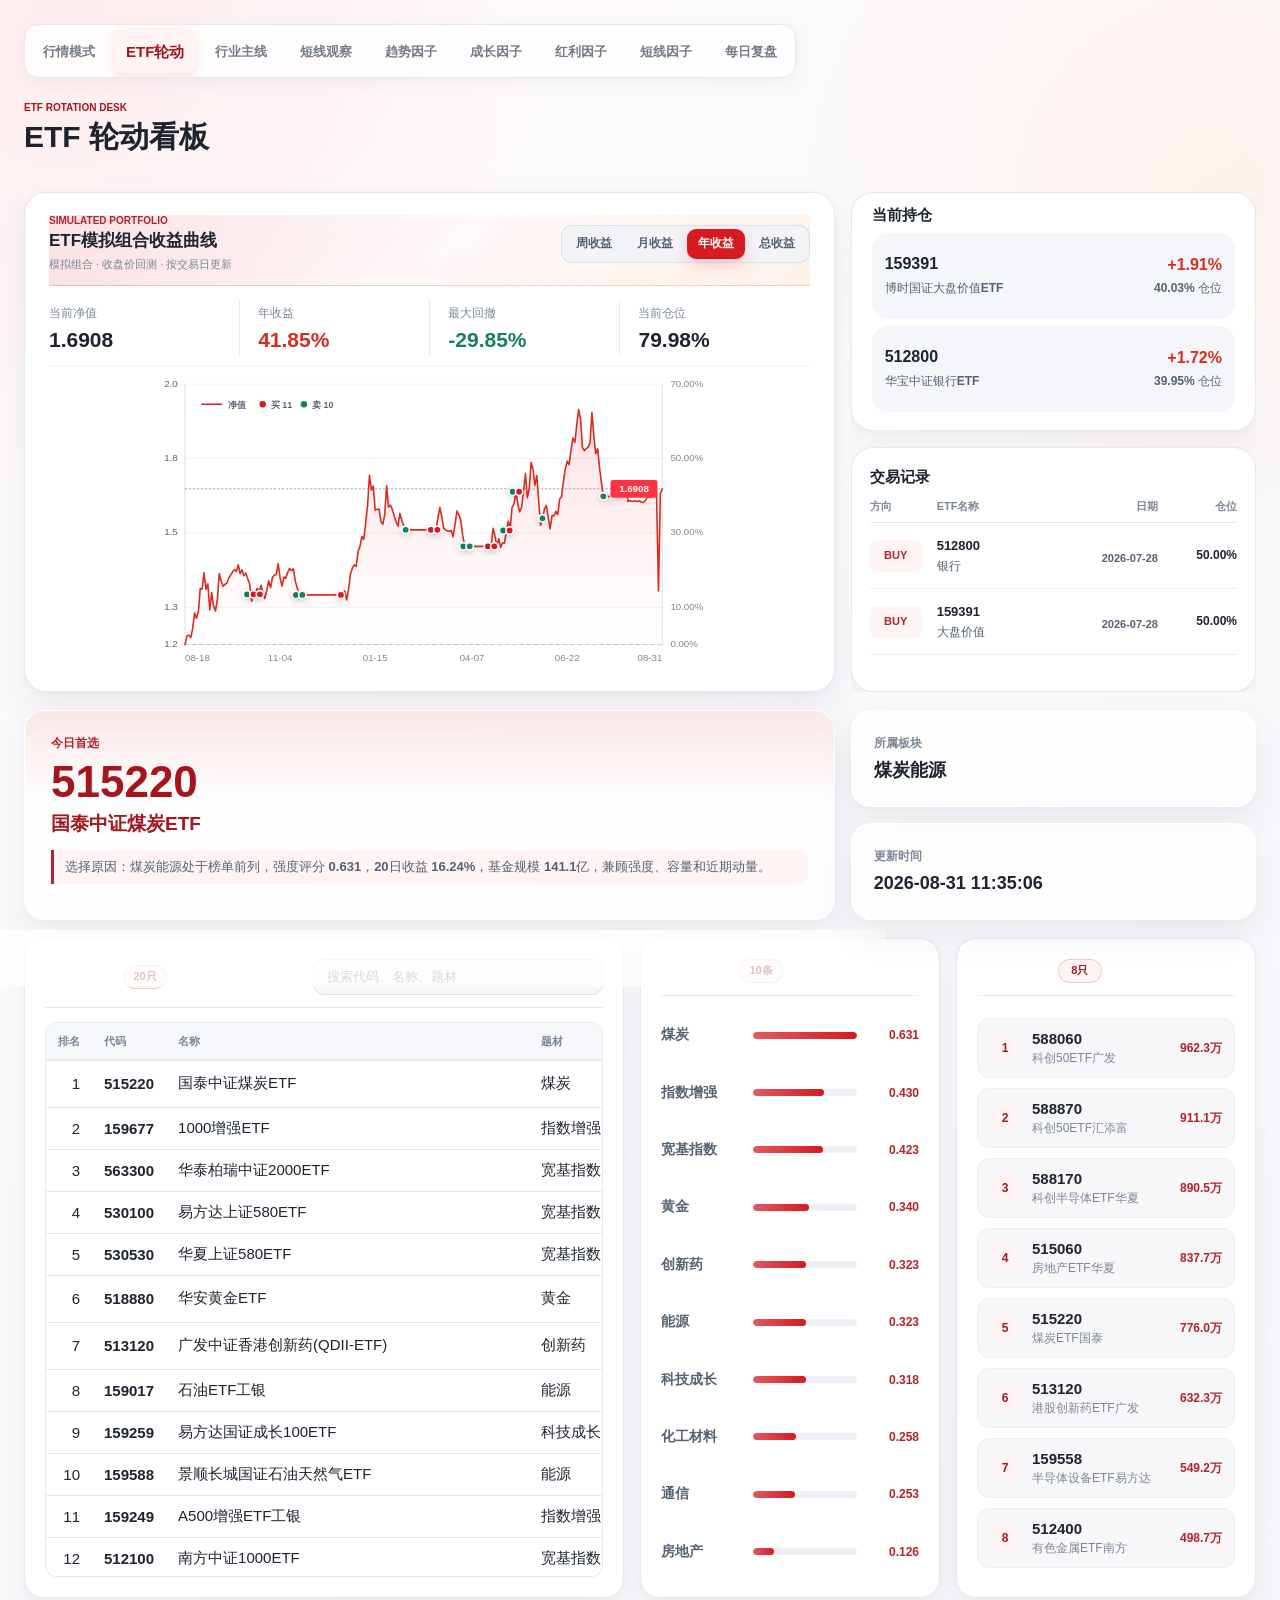
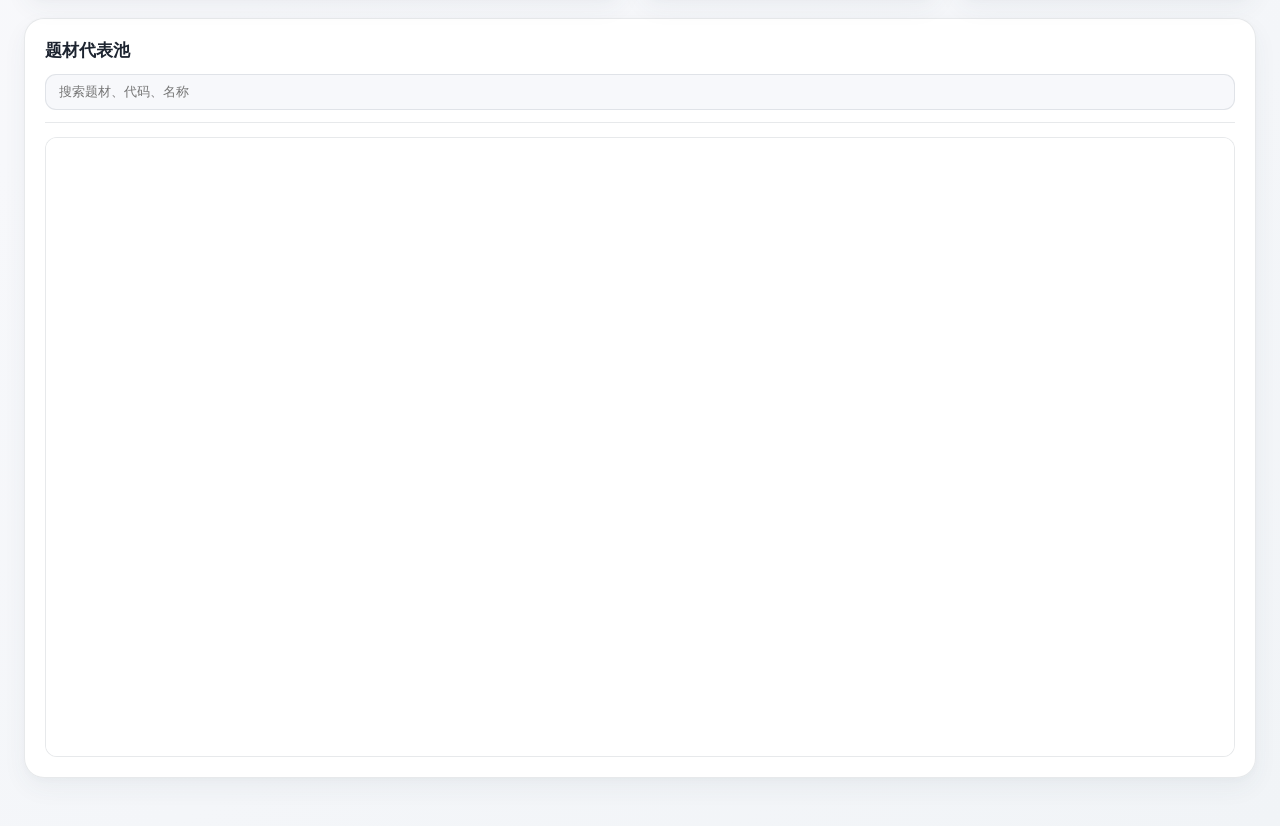
==== commit d4ba4632: "Fix stable dashboard navigation" ====
--- a/web/index.html
+++ b/web/index.html
@@ -5,7 +5,7 @@
     <meta name="viewport" content="width=device-width, initial-scale=1" />
     <title>ETF 轮动看板</title>
     <link rel="stylesheet" href="./styles.css?v=20260810-hot-card-stable" />
-    <link rel="stylesheet" href="./red_theme.css?v=20260826" />
+    <link rel="stylesheet" href="./red_theme.css?v=20260831-nav-stable" />
   </head>
   <body>
     <main class="shell">
--- a/web/red_theme.css
+++ b/web/red_theme.css
@@ -56,6 +56,8 @@
   overflow-x: auto !important;
   scrollbar-width: thin;
   scrollbar-color: #e6a5ab transparent;
+  box-sizing: border-box !important;
+  transform: none !important;
 }
 
 .dashboard-tab,
@@ -74,15 +76,26 @@
   text-decoration: none !important;
   font-size: 13px !important;
   font-weight: 750 !important;
+  box-sizing: border-box !important;
+  transform: none !important;
+  transition: color 160ms ease, background-color 160ms ease, box-shadow 160ms ease !important;
 }
 
 .dashboard-tab:hover,
+.tab:hover {
+  color: var(--brand-red-dark) !important;
+  background: rgb(215 25 32 / .045) !important;
+  box-shadow: inset 0 0 0 1px rgb(215 25 32 / .14) !important;
+  transform: none !important;
+}
+
 .dashboard-tab:focus-visible,
-.tab:hover,
 .tab:focus-visible {
   color: var(--brand-red-dark) !important;
-  background: var(--brand-red-soft) !important;
-  outline-color: var(--brand-red) !important;
+  background: rgb(215 25 32 / .045) !important;
+  outline: 2px solid rgb(215 25 32 / .42) !important;
+  outline-offset: 2px !important;
+  transform: none !important;
 }
 
 .dashboard-tab.active,
@@ -90,6 +103,16 @@
   color: var(--brand-red-dark) !important;
   background: var(--brand-red-soft) !important;
   box-shadow: 0 3px 10px rgb(215 25 32 / .12) !important;
+  transform: none !important;
+}
+
+.dashboard-tab:active,
+.dashboard-tab:hover:active,
+.dashboard-tab.active:active,
+.tab:active,
+.tab:hover:active,
+.tab.active:active {
+  transform: none !important;
 }
 
 /* 历史页面曾用 ::after 画红线，统一导航只保留红色选中底。 */
@@ -236,6 +259,62 @@
   }
 }
 
+/*
+ * 一级导航在中窄视口重排，禁止要求用户反复横向拖动。
+ * 9 个固定入口：桌面/Pad 为九列一行，手机为 3x3。
+ */
+@media (max-width: 1180px) {
+  .dashboard-tabs,
+  .tabs {
+    display: grid !important;
+    grid-template-columns: repeat(9, minmax(0, 1fr)) !important;
+    grid-auto-rows: 40px !important;
+    align-items: stretch !important;
+    width: 100% !important;
+    max-width: 100% !important;
+    height: 50px !important;
+    min-height: 50px !important;
+    overflow: hidden !important;
+    scrollbar-width: none !important;
+    transform: none !important;
+  }
+
+  .dashboard-tabs::-webkit-scrollbar,
+  .tabs::-webkit-scrollbar {
+    display: none !important;
+  }
+
+  .dashboard-tab,
+  .tab {
+    justify-content: center !important;
+    width: auto !important;
+    min-width: 0 !important;
+    height: 40px !important;
+    min-height: 40px !important;
+    padding: 0 8px !important;
+    overflow: hidden !important;
+    text-overflow: ellipsis !important;
+    transform: none !important;
+  }
+}
+
+@media (max-width: 700px) {
+  .dashboard-tabs,
+  .tabs {
+    grid-template-columns: repeat(3, minmax(0, 1fr)) !important;
+    grid-auto-rows: 42px !important;
+    height: 134px !important;
+    min-height: 134px !important;
+  }
+
+  .dashboard-tab,
+  .tab {
+    min-height: 42px !important;
+    padding: 0 6px !important;
+    font-size: 12px !important;
+  }
+}
+
 @media (prefers-reduced-transparency: reduce) {
   body {
     background: #f7f8fb !important;
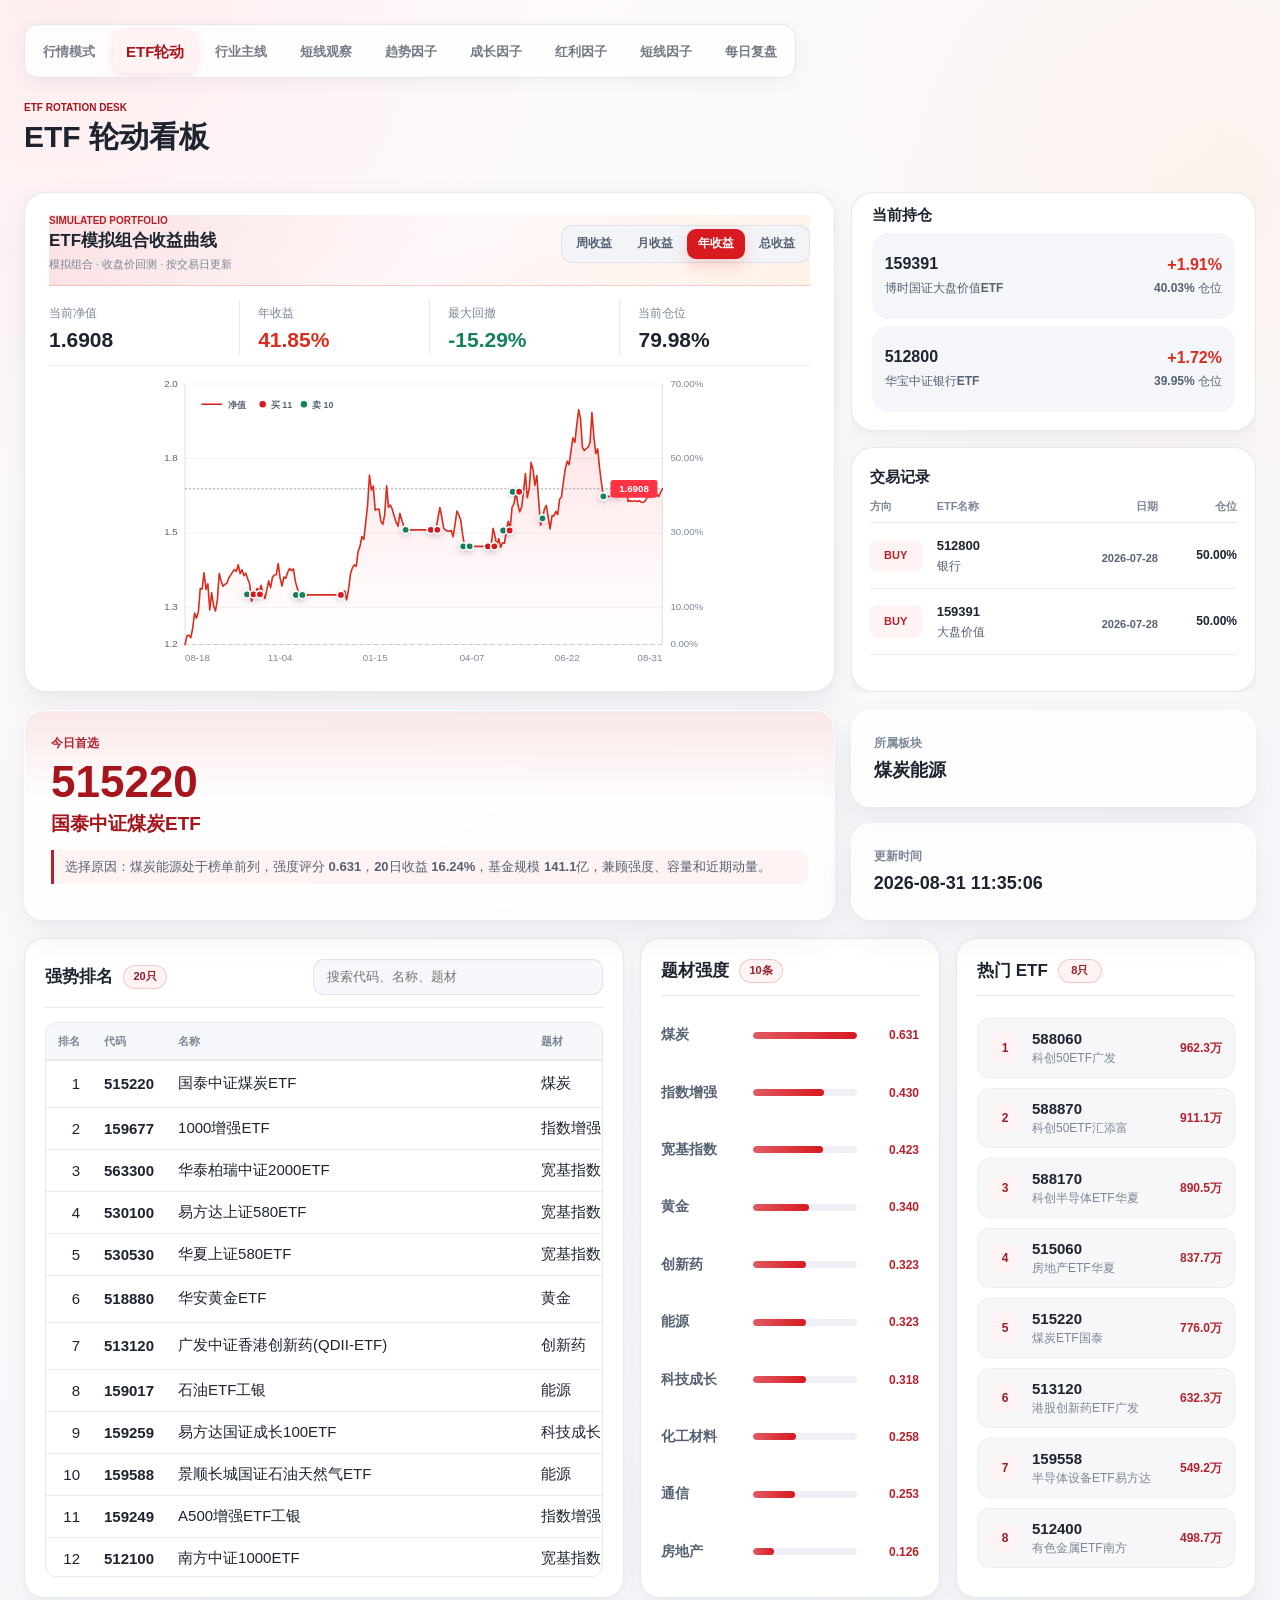
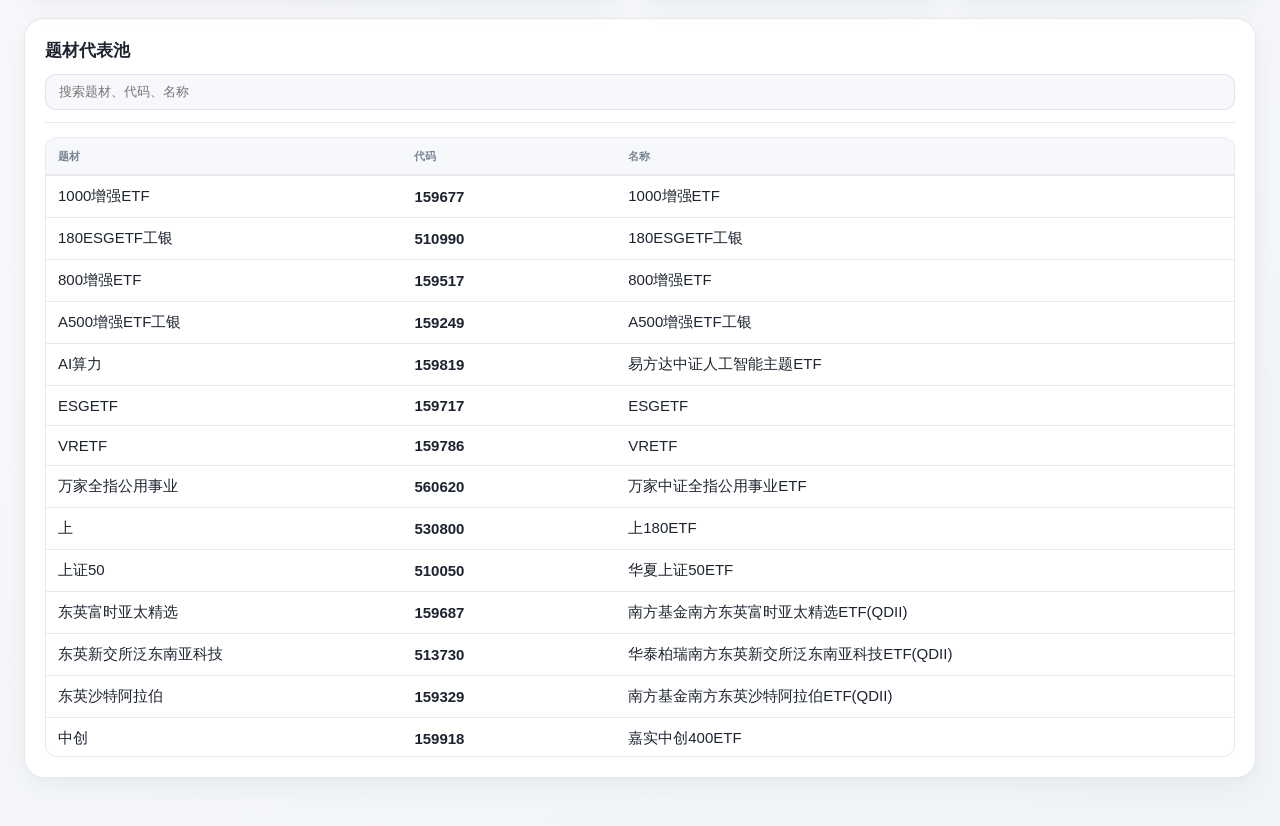
==== commit ae411713: "Repair ETF equity curve continuity" ====
--- a/web/index.html
+++ b/web/index.html
@@ -173,7 +173,7 @@
       </section>
     </main>
 
-  <script src="../outputs/etf_local_data.js?v=20260826-local-fallback"></script>
+  <script src="../outputs/etf_local_data.js?v=20260831-etf-curve-fix"></script>
   <script src="./app.js?v=20260826-local-fallback"></script>
     <script src="./dashboard_nav.js?v=20260831"></script>
   </body>
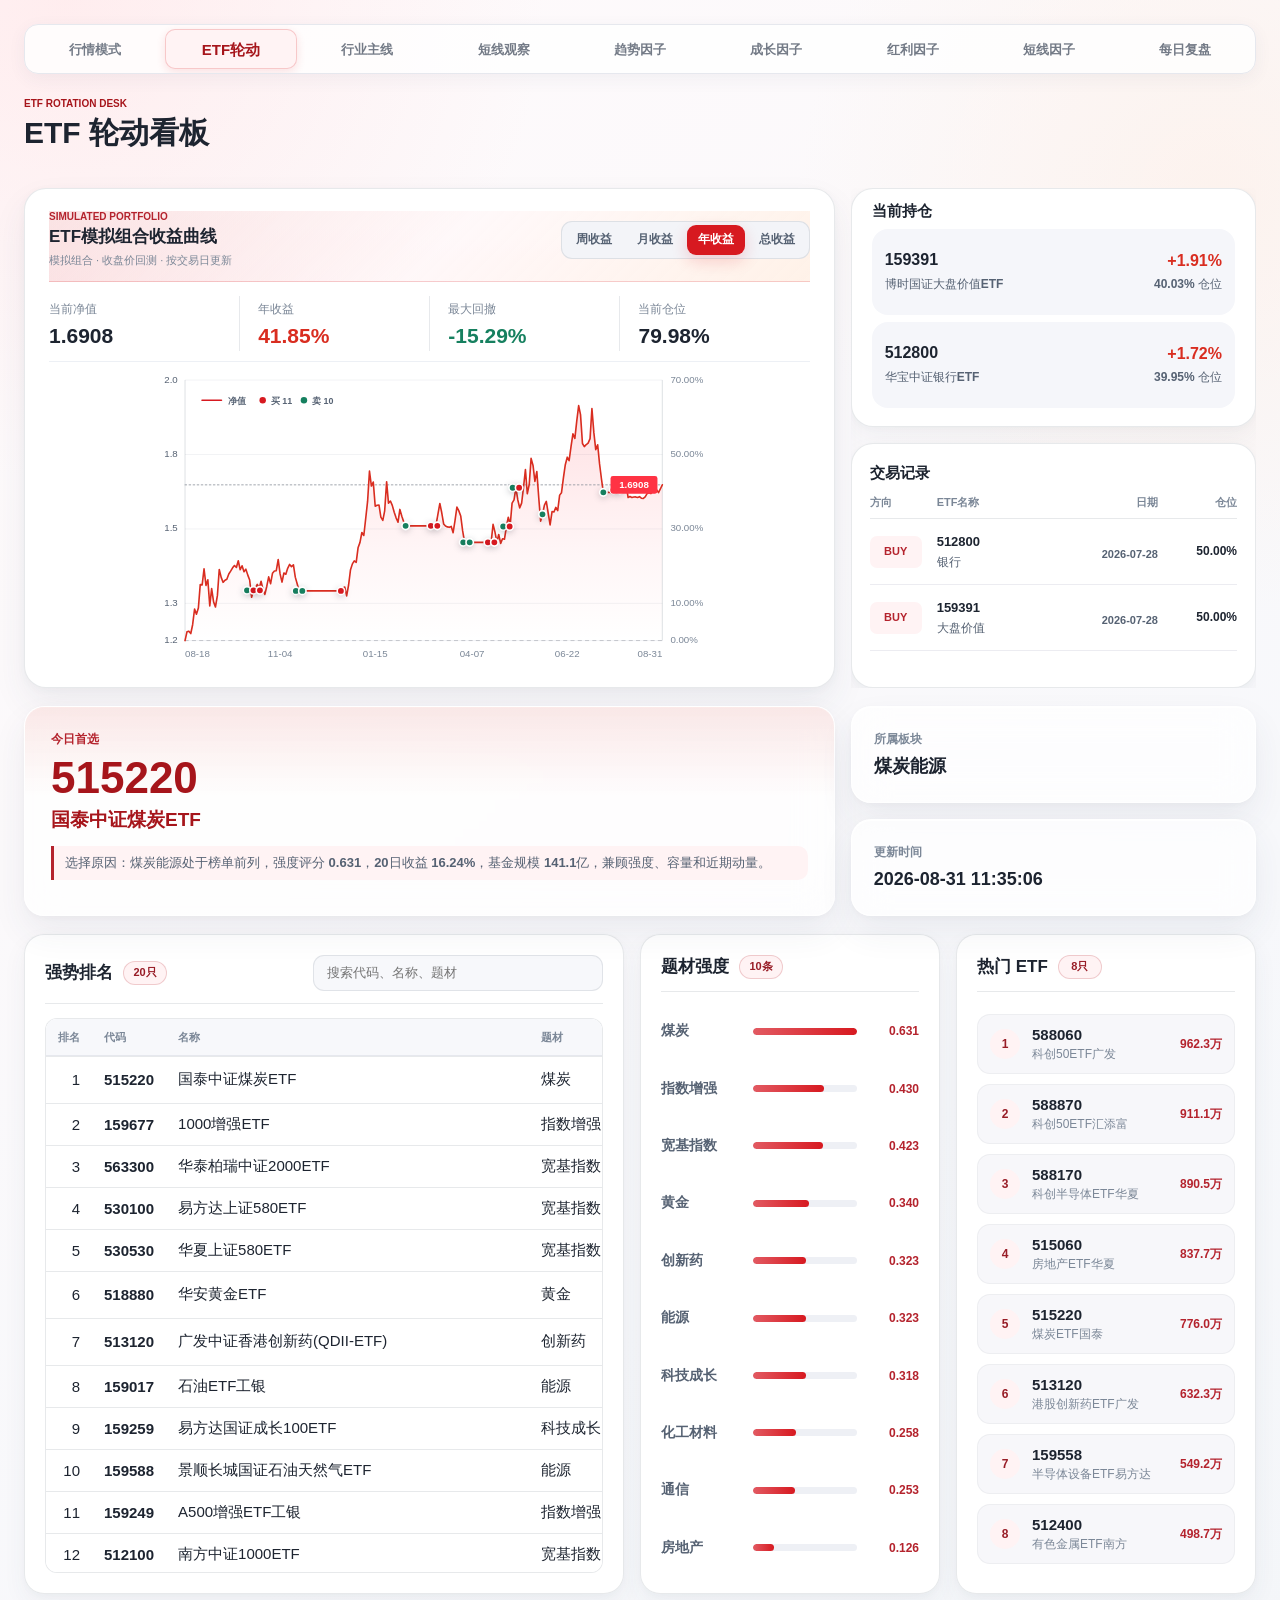
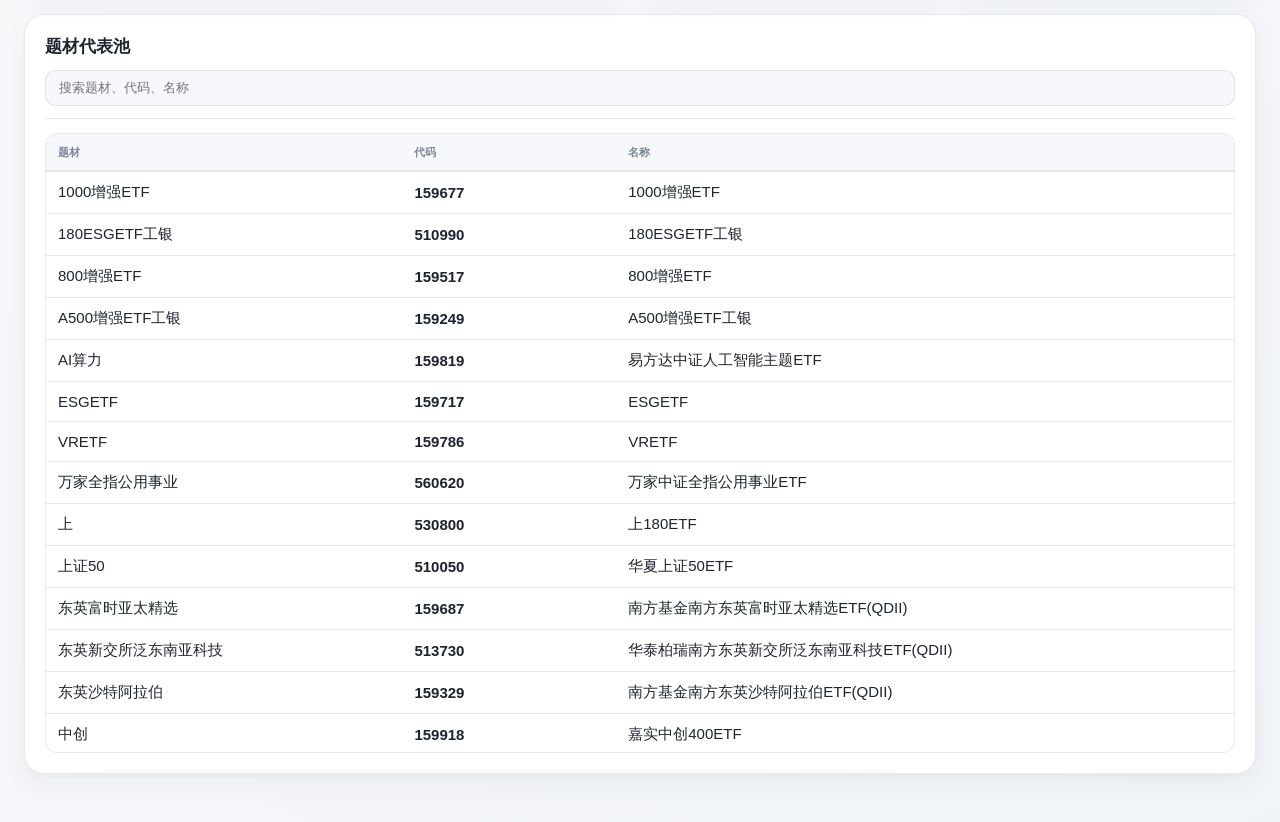
==== commit 2e520772: "Stabilize dashboard tab layout" ====
--- a/web/index.html
+++ b/web/index.html
@@ -5,7 +5,7 @@
     <meta name="viewport" content="width=device-width, initial-scale=1" />
     <title>ETF 轮动看板</title>
     <link rel="stylesheet" href="./styles.css?v=20260810-hot-card-stable" />
-    <link rel="stylesheet" href="./red_theme.css?v=20260831-nav-stable" />
+    <link rel="stylesheet" href="./red_theme.css?v=20260831-nav-stable2" />
   </head>
   <body>
     <main class="shell">
--- a/web/red_theme.css
+++ b/web/red_theme.css
@@ -320,3 +320,72 @@
     background: #f7f8fb !important;
   }
 }
+
+/* 最终一级导航契约：每个入口占据自己的完整网格单元，旧页面样式不得改变其宽度。 */
+.dashboard-tabs {
+  display: grid !important;
+  grid-template-columns: repeat(9, minmax(0, 1fr)) !important;
+  grid-auto-rows: 40px !important;
+  align-items: stretch !important;
+  justify-items: stretch !important;
+  gap: 5px !important;
+  width: 100% !important;
+  max-width: none !important;
+  height: 50px !important;
+  min-height: 50px !important;
+  margin-left: 0 !important;
+  margin-right: 0 !important;
+  overflow: hidden !important;
+  transform: none !important;
+}
+
+.dashboard-tabs > .dashboard-tab {
+  display: flex !important;
+  flex: none !important;
+  align-items: center !important;
+  align-self: stretch !important;
+  justify-self: stretch !important;
+  justify-content: center !important;
+  width: 100% !important;
+  max-width: 100% !important;
+  min-width: 0 !important;
+  height: 40px !important;
+  min-height: 40px !important;
+  margin: 0 !important;
+  padding: 0 8px !important;
+  overflow: hidden !important;
+  text-overflow: clip !important;
+  transform: none !important;
+}
+
+.dashboard-tabs > .dashboard-tab:hover {
+  color: var(--muted, #748195) !important;
+  background: rgb(215 25 32 / .035) !important;
+  box-shadow: inset 0 0 0 1px rgb(215 25 32 / .12) !important;
+  transform: none !important;
+}
+
+.dashboard-tabs > .dashboard-tab.active {
+  color: var(--brand-red-dark) !important;
+  background: var(--brand-red-soft) !important;
+  box-shadow: inset 0 0 0 1px var(--brand-red-line), 0 3px 10px rgb(215 25 32 / .12) !important;
+  transform: none !important;
+}
+
+@media (max-width: 700px) {
+  .dashboard-tabs {
+    grid-template-columns: repeat(3, minmax(0, 1fr)) !important;
+    grid-auto-rows: 42px !important;
+    width: calc(100vw - 32px) !important;
+    max-width: calc(100vw - 32px) !important;
+    height: 134px !important;
+    min-height: 134px !important;
+  }
+
+  .dashboard-tabs > .dashboard-tab {
+    height: 42px !important;
+    min-height: 42px !important;
+    padding: 0 6px !important;
+    font-size: 12px !important;
+  }
+}
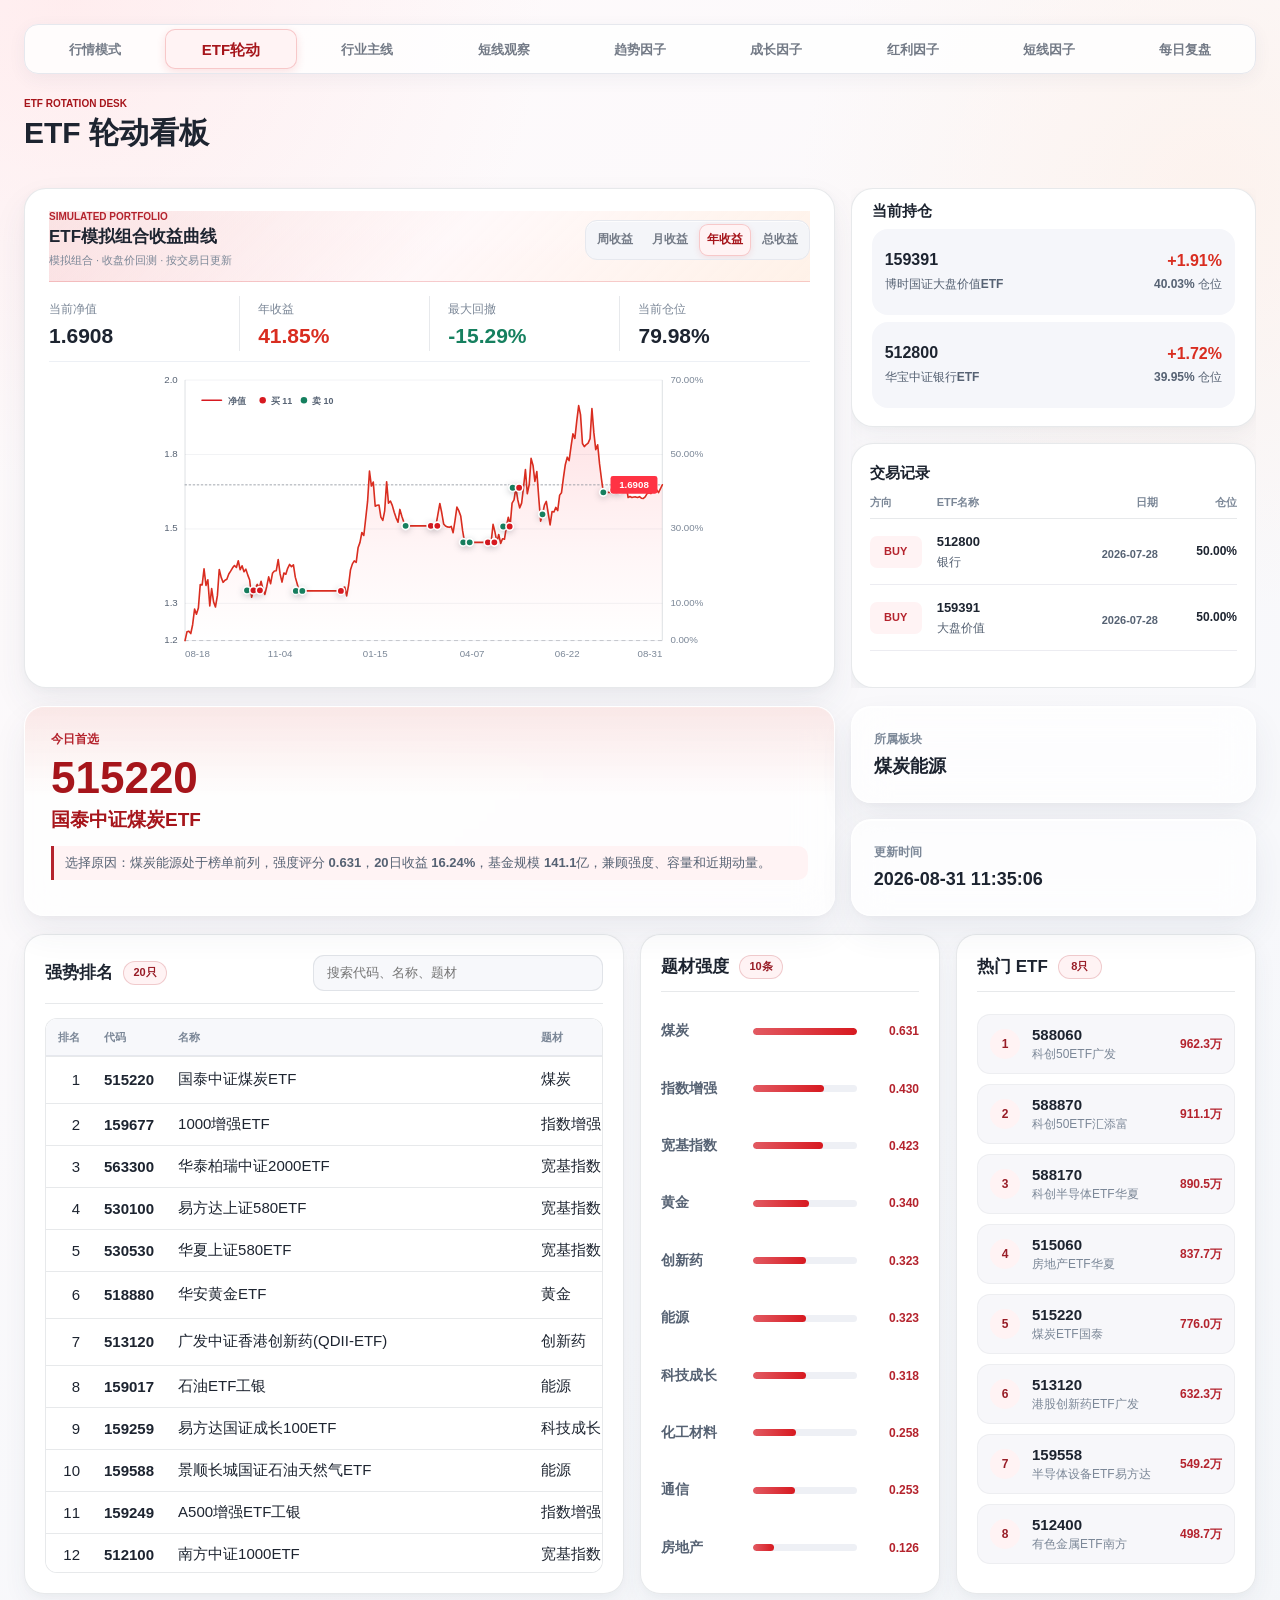
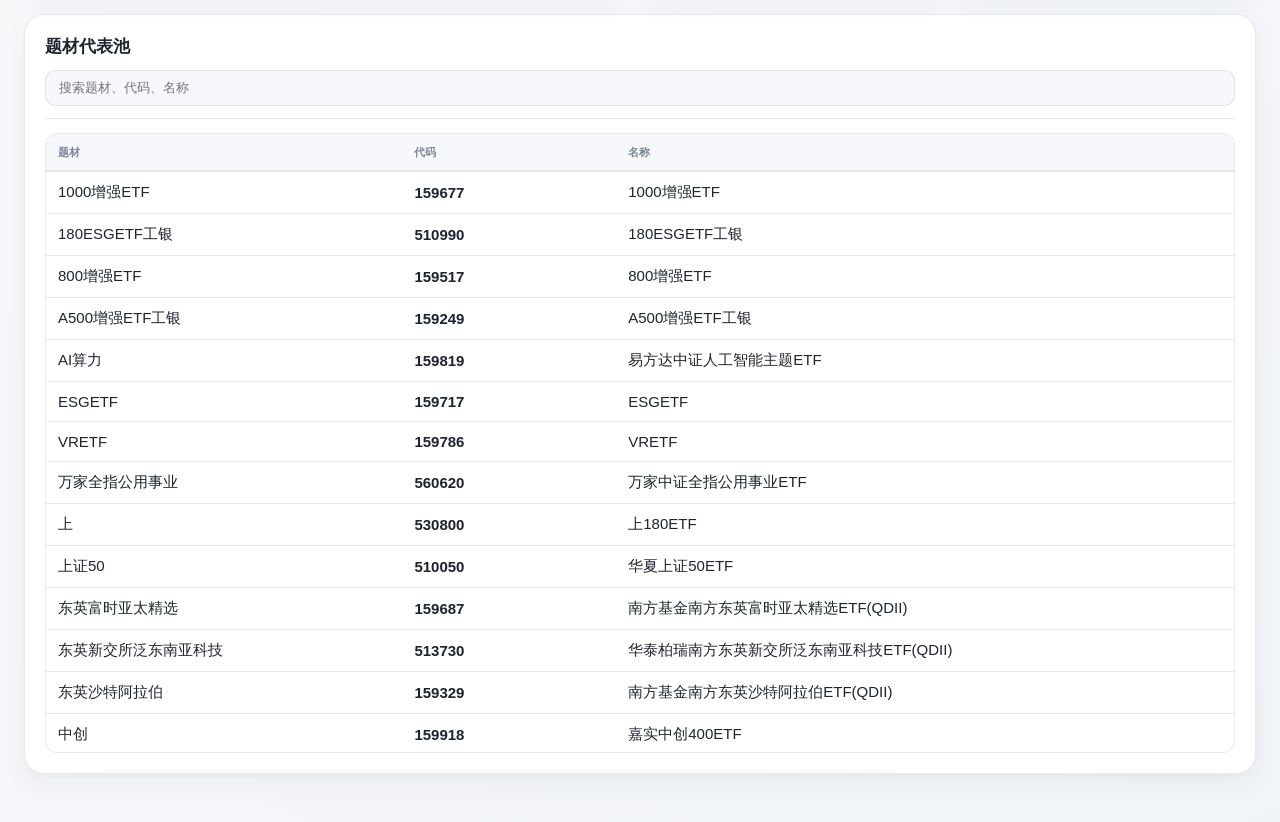
==== commit 7eb60b20: "Fix ETF period tabs" ====
--- a/web/index.html
+++ b/web/index.html
@@ -5,7 +5,7 @@
     <meta name="viewport" content="width=device-width, initial-scale=1" />
     <title>ETF 轮动看板</title>
     <link rel="stylesheet" href="./styles.css?v=20260810-hot-card-stable" />
-    <link rel="stylesheet" href="./red_theme.css?v=20260831-nav-stable2" />
+    <link rel="stylesheet" href="./red_theme.css?v=20260831-nav-stable3" />
   </head>
   <body>
     <main class="shell">
--- a/web/red_theme.css
+++ b/web/red_theme.css
@@ -137,7 +137,6 @@
 
 .btn.primary,
 .tool.active,
-.period-tabs button.active,
 .refresh.primary {
   border-color: var(--brand-red) !important;
   background: var(--brand-red) !important;
@@ -256,6 +255,68 @@
   .dashboard-tabs,
   .tabs {
     width: 100% !important;
+  }
+}
+
+/* ETF 收益区间是分段 Tab，不使用主操作按钮的整块高亮。 */
+#bt-period-tabs {
+  display: grid !important;
+  grid-template-columns: repeat(4, minmax(0, 1fr)) !important;
+  align-items: center !important;
+  gap: 3px !important;
+  width: min(100%, 300px) !important;
+  min-width: 0 !important;
+  height: 40px !important;
+  padding: 3px !important;
+  border: 1px solid var(--line, rgb(68 84 105 / .15)) !important;
+  border-radius: 12px !important;
+  background: rgb(244 246 250 / .92) !important;
+  box-shadow: inset 0 1px 0 rgb(255 255 255 / .72) !important;
+  overflow: hidden !important;
+}
+
+#bt-period-tabs button {
+  display: inline-flex !important;
+  align-items: center !important;
+  justify-content: center !important;
+  width: 100% !important;
+  min-width: 0 !important;
+  height: 32px !important;
+  min-height: 32px !important;
+  margin: 0 !important;
+  padding: 0 8px !important;
+  border: 0 !important;
+  border-radius: 9px !important;
+  background: transparent !important;
+  color: var(--muted, #748195) !important;
+  box-shadow: none !important;
+  white-space: nowrap !important;
+  transform: none !important;
+  transition: color 160ms ease, background-color 160ms ease, box-shadow 160ms ease !important;
+}
+
+#bt-period-tabs button:hover {
+  color: var(--brand-red-dark) !important;
+  background: rgb(215 25 32 / .04) !important;
+  box-shadow: inset 0 0 0 1px rgb(215 25 32 / .10) !important;
+}
+
+#bt-period-tabs button.active,
+#bt-period-tabs button[aria-pressed="true"] {
+  color: var(--brand-red-dark) !important;
+  background: var(--brand-red-soft) !important;
+  box-shadow: inset 0 0 0 1px var(--brand-red-line), 0 2px 7px rgb(215 25 32 / .10) !important;
+}
+
+#bt-period-tabs button:focus-visible {
+  outline: 2px solid rgb(215 25 32 / .42) !important;
+  outline-offset: 1px !important;
+}
+
+@media (max-width: 640px) {
+  #bt-period-tabs {
+    width: 100% !important;
+    max-width: 100% !important;
   }
 }
 
